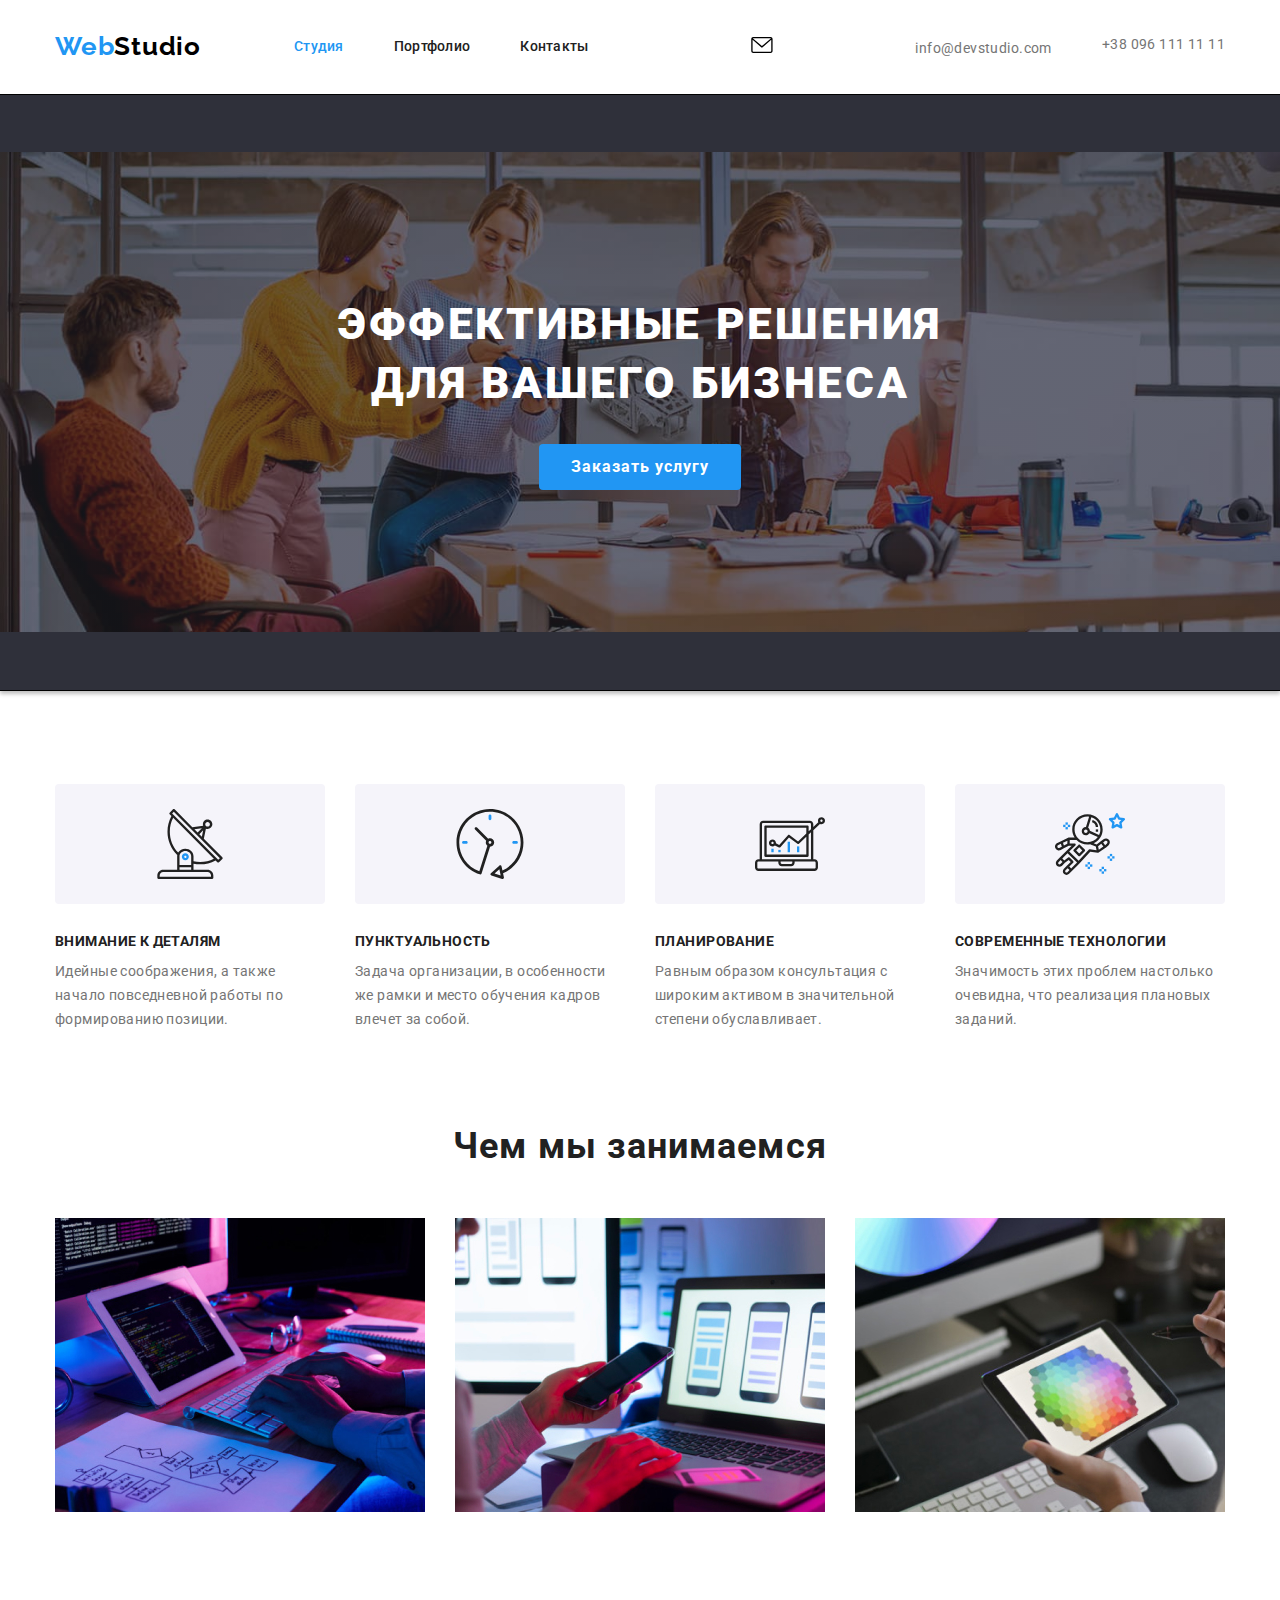
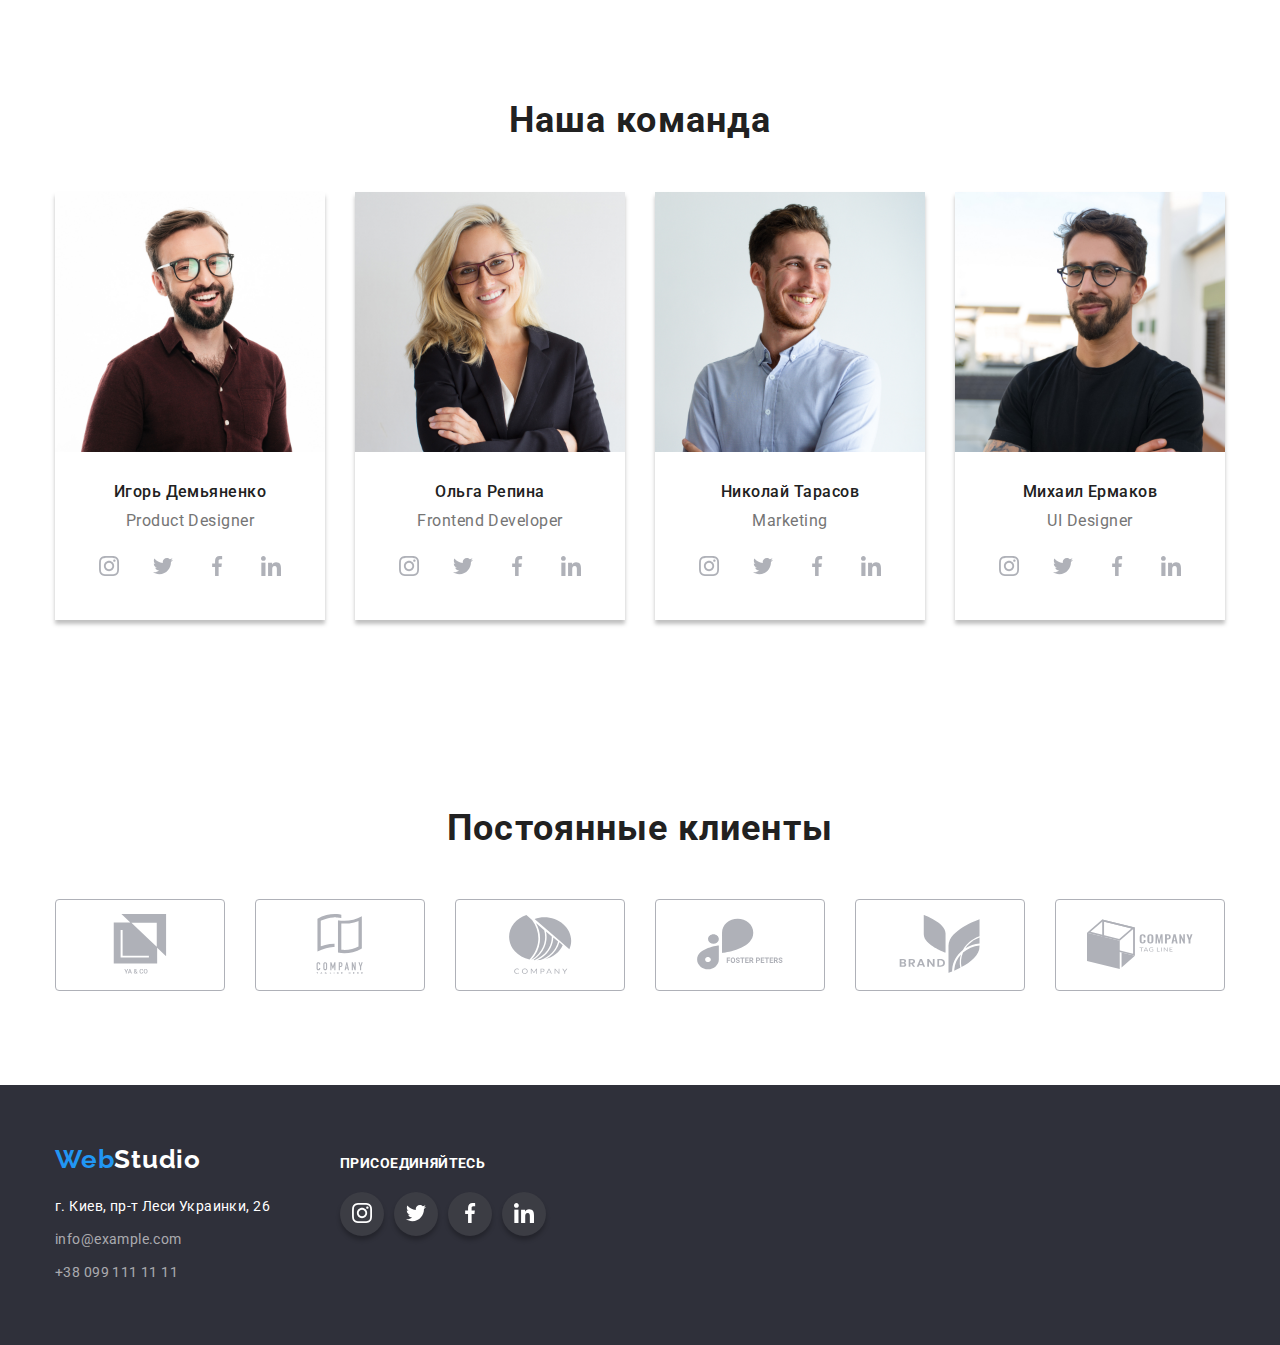
==== index.html @ 71886d56 "16-04-2022" ====
<!DOCTYPE html>
<html lang="en">
  <head>
    <meta charset="UTF-8" />
    <meta http-equiv="X-UA-Compatible" content="IE=edge" />
    <meta name="viewport" content="width=device-width, initial-scale=1.0" />
    <title>Document</title>
    <link
      rel="stylesheet"
      href="https://cdnjs.cloudflare.com/ajax/libs/modern-normalize/1.1.0/modern-normalize.css"
      integrity="sha512-Y0MM+V6ymRKN2zStTqzQ227DWhhp4Mzdo6gnlRnuaNCbc+YN/ZH0sBCLTM4M0oSy9c9VKiCvd4Jk44aCLrNS5Q=="
      crossorigin="anonymous"
      referrerpolicy="no-referrer"
    />
    <link
      href="https://fonts.googleapis.com/css2?family=Raleway:wght@700&family=Roboto:wght@400;500;700;900&display=swap"
      rel="stylesheet"
    />
    <link rel="stylesheet" href="./css/styles.css" />
  </head>
  <body>
    <header class="header">
      <div class="container main-nav">
        <nav class="container-nav">
          <a href="" class="logo">Web<span class="logo-black">Studio</span></a>
          <ul class="header-list">
            <li class="header-item">
              <a href="" class="head-pages current">Студия</a>
            </li>
            <li class="header-item">
              <a href="./portfolio.html" class="head-pages">Портфолио</a>
            </li>
            <li class="header-item">
              <a href="" class="head-pages">Контакты</a>
            </li>
          </ul>
        </nav>
        <ul class="head-mail-list">

                   <li class="head-mail"> <svg class="icon-envelop">
                    <use href="/images/symbol-defs.svg#icon-envelope"></use>
                  </svg>
            <a href="mailto:info@devstudio.com" class="header-head">info@devstudio.com</a>
          </li>
          <li class="head-phone">
            <a href="tel:+380961111111" class="header-head"
              >+38 096 111 11 11</a
            >
          </li>
        </ul>
      </div>
    </header>
    <main>
      <section class="banner overlay">
        <div class="container">
          <h1 class="banner-title">Эффективные решения для вашего бизнеса</h1>
          <button type="button" class="button-primary">Заказать услугу</button>
        </div>
      </section>
      <section class="section">
        <div class="container">
          <h2 class="visually-hidden"></h2>




          <ul class="features">
            <li class="features-list"><div class="square-grey-item"><svg class="icon-svg"><use href="/images/symbol-defs.svg#icon-antenna" ></use></svg></div>
              <h3 class="features-title">Внимание к деталям</h3>
              <p class="features-text">
                Идейные соображения, а также начало повседневной работы по
                формированию позиции.
              </p>
            </li>
            <li class="features-list"><div class="square-grey-item"><svg class="icon-svg">
                <use href="/images/symbol-defs.svg#icon-clock"></use>
              </svg></div>
              <h3 class="features-title">Пунктуальность</h3>
              <p class="features-text">
                Задача организации, в особенности же рамки и место обучения
                кадров влечет за собой.
              </p>
            </li>
            <li class="features-list"><div class="square-grey-item"><svg class="icon-svg">
                <use href="/images/symbol-defs.svg#icon-diagram"></use>
              </svg></div>
              <h3 class="features-title">Планирование</h3>
              <p class="features-text">
                Равным образом консультация с широким активом в значительной
                степени обуславливает.
              </p>
            </li>
            <li class="features-list"><div class="square-grey-item"><svg class="icon-svg">
                <use href="/images/symbol-defs.svg#icon-astronaut"></use>
              </svg></div>
              <h3 class="features-title">Современные технологии</h3>
              <p class="features-text">
                Значимость этих проблем настолько очевидна, что реализация
                плановых заданий.
              </p>
            </li>
          </ul>
        </div>
      </section>
      <section class="section work">
        <div class="container">
          <h2 class="section-title">Чем мы занимаемся</h2>
          <ul class="our-work">
            <li class="our-work-item">
              <img src="./images/img-1.jpg" alt="Верстка" width="370" />
            </li>
            <li class="our-work-item">
              <img
                src="./images/img-2.jpg"
                alt="Мобильная версия"
                width="370"
              />
            </li>
            <li class="our-work-item">
              <img src="./images/img-3.jpg" alt="Подброр цветов" width="370" />
            </li>
          </ul>
        </div>
      </section>
      <section class="section comanda">
        <div class="container">
          <h2 class="section-title">Наша команда</h2>
          <ul class="features">
            <li class="comanda-item">
              <img
                src="./images/img-4.jpg"
                alt="Игорь Демьяненко"
                width="270"
              />
              <div class="comand">
                <h3 class="comanda-title">Игорь Демьяненко</h3>
                <p class="comanda-text">Product Designer</p><ul class="features comanda-social">
                  <li class="comanda-social-item"><button class="button-social">
                      <a href="">
                        <svg class="social">
                          <use class=" " href="/images/symbol-defs.svg#icon-instagram"></use>
                        </svg></a></button></li>
                
                
                
                  <li class="comanda-social-item"><button class="button-social"><a href="">
                        <svg class="social">
                          <use class=" " href="/images/symbol-defs.svg#icon-twitter"></use>
                        </svg></a></button></li>
                  <li class="comanda-social-item"><button class="button-social"><a href="">
                        <svg class="social">
                          <use class=" " href="/images/symbol-defs.svg#icon-facebook"></use>
                        </svg></a></button></li>
                  <li class="comanda-social-item"><button class="button-social"><a href="">
                        <svg class="social">
                          <use class=" " href="/images/symbol-defs.svg#icon-linkedin"></use>
                        </svg></a></button></li>
                </ul>
              </div>
            </li>
            <li class="comanda-item">
              <img src="./images/img-5.jpg" alt="Ольга Репина" width="270" />
              <div class="comand">
                <h3 class="comanda-title">Ольга Репина</h3>
                <p class="comanda-text">Frontend Developer</p><ul class="features comanda-social">
                  <li class="comanda-social-item"><button class="button-social">
                      <a href="">
                        <svg class="social">
                          <use class=" " href="/images/symbol-defs.svg#icon-instagram"></use>
                        </svg></a></button></li>
                
                
                
                  <li class="comanda-social-item"><button class="button-social"><a href="">
                        <svg class="social">
                          <use class=" " href="/images/symbol-defs.svg#icon-twitter"></use>
                        </svg></a></button></li>
                  <li class="comanda-social-item"><button class="button-social"><a href="">
                        <svg class="social">
                          <use class=" " href="/images/symbol-defs.svg#icon-facebook"></use>
                        </svg></a></button></li>
                  <li class="comanda-social-item"><button class="button-social"><a href="">
                        <svg class="social">
                          <use class=" " href="/images/symbol-defs.svg#icon-linkedin"></use>
                        </svg></a></button></li>
                </ul>
              </div>
            </li>
            <li class="comanda-item">
              <img src="./images/img-6.jpg" alt="Николай Тарасов" width="270" />
              <div class="comand">
                <h3 class="comanda-title">Николай Тарасов</h3>
                <p class="comanda-text">Marketing</p><ul class="features comanda-social">
                  <li class="comanda-social-item"><button class="button-social">
                      <a href="">
                        <svg class="social">
                          <use class=" " href="/images/symbol-defs.svg#icon-instagram"></use>
                        </svg></a></button></li>
                
                
                
                  <li class="comanda-social-item"><button class="button-social"><a href="">
                        <svg class="social">
                          <use class=" " href="/images/symbol-defs.svg#icon-twitter"></use>
                        </svg></a></button></li>
                  <li class="comanda-social-item"><button class="button-social"><a href="">
                        <svg class="social">
                          <use class=" " href="/images/symbol-defs.svg#icon-facebook"></use>
                        </svg></a></button></li>
                  <li class="comanda-social-item"><button class="button-social"><a href="">
                        <svg class="social">
                          <use class=" " href="/images/symbol-defs.svg#icon-linkedin"></use>
                        </svg></a></button></li>
                </ul>
              </div>
            </li>
            <li class="comanda-item">
              <img src="./images/img-7.jpg" alt="Михаил Ермаков" width="270" />
              <div class="comand">
                <h3 class="comanda-title">Михаил Ермаков</h3>
                <p class="comanda-text">UI Designer</p>
                <ul class="features comanda-social"><li class="comanda-social-item"><button class="button-social">
                  <a href="">
                <svg class="social" >
                  <use class=" " href="/images/symbol-defs.svg#icon-instagram"></use>
                </svg></a></button></li>



                <li class="comanda-social-item"><button class="button-social"><a href="">
                    <svg class="social">
                      <use class=" " href="/images/symbol-defs.svg#icon-twitter"></use>
                    </svg></a></button></li>
                    <li class="comanda-social-item"><button class="button-social"><a href="">
                        <svg class="social">
                          <use class=" " href="/images/symbol-defs.svg#icon-facebook"></use>
                        </svg></a></button></li>
                        <li class="comanda-social-item"><button class="button-social"><a href="">
                            <svg class="social">
                              <use class=" " href="/images/symbol-defs.svg#icon-linkedin"></use>
                            </svg></a></button></li>
                </ul>
              </div>
            </li>
        </div>
      </section>

      <section class="section client">
        <div class="container">
          <h2 class="section-title">Постоянные клиенты</h2>
          <ul class="features">
<li class="client-item"><button class="client-grey-item"><svg class="icon-client">
    <use href="/images/symbol-defs.svg#icon-group"></use>
  </svg></button></li>
  <li class="client-item">
    <button class="client-grey-item"><svg class="icon-client">
        <use href="/images/symbol-defs.svg#icon-group1"></use>
      </svg></button>    
  </li>
    <li class="client-item">
      <button class="client-grey-item"><svg class="icon-client">
          <use href="/images/symbol-defs.svg#icon-group2"></use>
        </svg></button>
    </li>
      <li class="client-item">
        <button class="client-grey-item"><svg class="icon-client">
            <use href="/images/symbol-defs.svg#icon-group3"></use>
          </svg></button>
      </li>
        <li class="client-item">
          <button class="client-grey-item"><svg class="icon-client">
              <use href="/images/symbol-defs.svg#icon-group4"></use>
            </svg></button>
        </li>
          <li class="client-item">
            <button class="client-grey-item"><svg class="icon-client">
                <use href="/images/symbol-defs.svg#icon-group5"></use>
              </svg></button>
          </li>
            </ul>
            </div>
            </section>



    </main>
    <footer class="dark-fon">
      <div class="container features kontakt-social"><div  class="kontakt-social-left">
        <a href="" class="logo kontakt"
          >Web<span class="logo-white">Studio</span></a
        >
        <address>
          <ul class="not-italic">
            <li>
              <a
                href="https://goo.gl/maps/dqZg3L4bMHsLrdvS8"
                class="kontakt-white"
                >г. Киев, пр-т Леси Украинки, 26</a
              >
            </li>
            <li class="kontakt-bottom">
              <a href="mailto:info@example.com" class="kontakt-light"
                >info@example.com</a
              >
            </li>
            <li class="kontakt-bottom">
              <a href="tel:+380991111111" class="kontakt-light"
                >+38 099 111 11 11</a
              >
            </li>
          </ul>
        </address></div>
<div class="kontakt-social-right">

<h3 class="kontakt-social-title">Присоединяйтесь</h3><ul class="features">
  <li class="comanda-social-item"><button class="button-social-kontakt">
    <a href="">
      <svg class="kontakt-social-svg">
        <use class=" " href="/images/symbol-defs.svg#icon-instagram"></use>
      </svg></a></button></li>
                <li class="comanda-social-item"><button class="button-social-kontakt"><a href="">
                      <svg class="kontakt-social-svg ">
                        <use class=" " href="/images/symbol-defs.svg#icon-twitter"></use>
                      </svg></a></button></li>
                <li class="comanda-social-item"><button class="button-social-kontakt"><a href="">
                      <svg class="kontakt-social-svg">
                        <use class=" " href="/images/symbol-defs.svg#icon-facebook"></use>
                      </svg></a></button></li>
                <li class="comanda-social-item"><button class="button-social-kontakt"><a href="">
                      <svg class="kontakt-social-svg">
                        <use class=" " href="/images/symbol-defs.svg#icon-linkedin"></use>
                      </svg></a></button></li></ul>
</div>
      </div>
    </footer>
  </body>
</html>
---- css/styles.css ----
:root {
  --primary-color: #757575;
  --black-color: #000000;
  --accent-color: #2196f3;
  --dark-color: #212121;
  --greylight-color: #ececec;
  --greylight-fon: #f5f4fa;
  --white-color: #ffffff;
  --white-color-transp: rgba(255, 255, 255, 0.6);
  --fon-dark: #2f303a;
  --client-grey: #afb1b8;
}

body {
  background-color: var(--white-color);
  color: var(--primary-color);
  font-family: Roboto, sans-serif;
  font-size: 14px;
  line-height: 1.14;
  letter-spacing: 0.03em;
  padding: 0px;
}
.container {
  width: 1200px;
  margin: 0 auto;
  padding: 0 15px;
}
.header {
  padding-top: 32px;
  padding-bottom: 32px;
  border-bottom: 1px solid var(--greylight-color);
}

.container-nav {
  display: flex;
  align-items: center;
}

.main-nav {
  display: flex;
  align-items: center;
}

.logo {
  display: block;
  font-family: Raleway, sans-serif;
  font-weight: 700;
  font-size: 26px;
  color: var(--accent-color);
  letter-spacing: 0.03em;
  margin-right: 93px;
}

.logo-black {
  color: var(--black-color);
}
.logo-white {
  color: var(--white-color);
}
.portfol {
  display: flex;
  flex-wrap: wrap;
}

.portfol-item {
  margin-right: 30px;
  margin-bottom: 30px;
  background-color: var(--white-color);
  outline: 1px solid var(--greylight-color);
}

.portfol-item:nth-child(3n) {
  margin-right: 0px;
}

.portfol-item:nth-last-child(-n + 3) {
  margin-bottom: 0px;
}
.portfol-item:hover,
.portfol-item:focus {
  box-shadow: 0px 4px 4px rgba(0, 0, 0, 0.25);
}

.portfol-title {
  font-weight: 700;
  font-size: 18px;
  line-height: 2;
  color: var(--dark-color);
  letter-spacing: 0.06em;
}

.portfol-text {
  margin-top: 4px;
  font-size: 16px;
  line-height: 1.87;
  color: var(--primary-color);
  letter-spacing: 0.03em;
}

.portfol-name {
  padding: 20px;
}

.filtr {
  display: flex;
  margin-bottom: 50px;
  justify-content: center;
}
.filtr-item {
  margin-right: 8px;
}
.filtr-item:hover,
.filtr-item:focus {
  box-shadow: 0px 4px 4px rgba(0, 0, 0, 0.25);
}

.header-list {
  display: flex;
  font-weight: 500;
  color: var(--dark-color);
  letter-spacing: 0.02em;
  list-style-type: none;
}
.head-pages {
  display: flex;
  color: var(--dark-color);
  margin-right: 50px;
}

.header-item {
  margin-right: 50px;
}

.current,
.head-pages:hover,
.head-pages:focus,
.header-list:hover,
.header-list:focus,
.header-head:hover,
.header-head:focus {
  color: var(--accent-color);
}

.header-head {
  color: var(--primary-color);
}
.icon-envelop {
  max-height: 16px;
  margin-right: auto;
}

.icon-envelop:before {
  content: "";
  display: inline-block;
  background: url("./images/symbol-defs.svg#icon-envelop") no-repeat top right;
  width: 14px;
  height: 12px;
}

.head-phone {
  margin-left: 50px;
}

.head-mail-list {
  display: flex;
  margin-left: auto;
}

.banner {
  letter-spacing: 0.06em;
  text-align: center;
  padding-top: 200px;
  padding-bottom: 200px;
  max-width: 1600px;
  max-height: 600px;
  margin-left: auto;
  margin-right: auto;
  outline: 1px solid black;
  background-image: linear-gradient(
      to right,
      rgba(47, 48, 58, 0.4),
      rgba(47, 48, 58, 0.4)
    ),
    url("../images/img-banner-background.jpg");
  background-size: contain;
  background-position: center;
  background-repeat: no-repeat;
  background-color: var(--fon-dark);
  box-shadow: 0px 4px 4px rgba(0, 0, 0, 0.25);
}

.banner-title {
  width: 696px;
  margin-top: 0px;
  margin-bottom: 30px;
  margin-left: auto;
  margin-right: auto;
  color: var(--white-color);
  font-weight: 900;
  font-size: 44px;
  line-height: 1.36;
  text-transform: uppercase;
  letter-spacing: 0.06em;
}

.button-primary {
  display: inline-block;
  text-align: center;
  background-color: var(--accent-color);
  color: var(--white-color);
  font-size: 16px;
  line-height: 26px;
  font-weight: 700;
  border: none;
  cursor: pointer;
  letter-spacing: 0.06em;
  font-family: inherit;
  border-radius: 4px;
  padding: 10px 32px;
}

.btn-primary,
.second:hover,
.second:focus {
  background-color: var(--accent-color);
  color: var(--white-color);
  font-size: 16px;
  font-weight: 500;
  border: none;
  cursor: pointer;
  letter-spacing: 0.03em;
  font-family: inherit;
  border-radius: 4px;
  padding: 6px 22px;
  min-height: 38px;
}

.second {
  background-color: var(--greylight-fon);
  color: var(--dark-color);
}

.section {
  padding: 94px 0;
}
.work {
  padding-top: 0;
}
.features {
  display: flex;
}

.our-work {
  display: flex;
}

.square-grey-item {
  cursor: pointer;
  margin-right: 30px;
  margin-bottom: 30px;
  width: 270px;
  height: 120px;
  border-radius: 4px;
  background-color: var(--greylight-fon);
  padding-top: 25px;
}

.icon-svg {
  display: block;
  margin: auto;
  max-width: 70px;
  max-height: 70px;
}

.features-list {
  width: calc((100% - 90px) / 4);
  margin-right: 30px;
}
.square-grey-item:hover,
.square-grey-item:focus {
  background-color: var(--accent-color);
}

.header-list .head-pages:last-child,
.features-list:last-child,
.comanda-item:last-child,
.our-work-item:last-child,
.kontakt-light:last-child,
.header-item:last-child,
.filtr-item:last-child,
.square-grey-item:last-child,
.comanda-social-item:last-child {
  margin-right: 0px;
}

.our-work-item {
  flex-wrap: wrap;
  width: calc((100%-60px) / 3);
  margin-right: 30px;
}

.features-text {
  line-height: 1.71;
}
.features-title {
  text-transform: uppercase;
  font-weight: 700;
  color: var(--dark-color);
  font-size: 14px;
  margin-bottom: 10px;
}

.comanda-social {
  margin-left: 32px;
  margin-right: 32px;
  margin-top: 16px;
}
.comanda-social-item {
  width: calc((100% - 30px) / 4);
  margin-right: 10px;
}

.social {
  max-width: 20px;
  max-height: 20px;
  fill: var(--client-grey);
}
.social:hover {
  fill: var(--white-color);
}

.button-social {
  background-color: var(--white-color);
  width: 44px;
  height: 44px;
  border-radius: 50%;
  border: none;
  padding: 0;
}
.button-social:hover,
.button-social:focus,
.button-social-kontakt:hover,
.button-social-kontakt:focus {
  background-color: var(--accent-color);
}

.comanda {
  text-align: center;
  background-color: var(--white-color);
}

.comanda-item {box-sizing:border-box
  background-color: var(--white-color);
  flex-wrap: wrap;
  width: calc((100% - 90px) / 4);
  min-width: 270px;
  margin-right: 30px;
  box-shadow: 0px 4px 4px rgba(0, 0, 0, 0.25);
}


.client-grey-item {
  background-color: var(--white-color);
  margin-right: 30px;
  width: 170px;
  height: 92px;
  border-radius: 4px;
  border: 1px solid var(--client-grey);
  padding: 0;
}
.client-grey-item:hover, 
.client-grey-item:focus {
  border: 1px solid var(--accent-color);

}



.icon-client {fill:var(--client-grey);
  align-content: center;
  max-width: 106px;
  max-height: 60px;
}


.icon-client:hover, .icon-client:focus {
fill: var(--accent-color);
}



.comanda-title {
  font-weight: 500;
  color: var(--dark-color);
  font-size: 16px;
  line-height: 1.19;
  letter-spacing: 0.03em;
  margin-bottom: 10px;
}

.comanda-text {
  font-size: 16px;
  line-height: 1.19;
  letter-spacing: 0.03em;
}

.comand {
  padding: 30px 0;
}

.section-title {
  margin-bottom: 50px;
  font-size: 36px;
  line-height: 1.16;
  text-align: center;
  font-weight: 700;
  color: var(--dark-color);
  letter-spacing: 0.03em;
}

a {
  text-decoration: none;
}
ul {
  padding: 0;
  margin: 0;
  list-style: none;
}
h1,
h2,
h3,
p {
  margin: 0px;
}
img {
  display: block;
  max-width: 100%;
  height: auto;
}

.dark-fon {
  background-color: var(--fon-dark);
  padding: 60px 0;
}

.kontakt {
  margin-bottom: 20px;
  margin-right: 0px;
}
.kontakt-light {
  color: var(--white-color-transp);
}
.kontakt-white {
  color: var(--white-color);
}
.not-italic {
  font-style: normal;
  line-height: 1.71;
  list-style-type: none;
}
.kontakt-bottom {
  margin-top: 9px;
}

.kontakt-social{align-items: baseline;}

.kontakt-social-left {
  display: inline-block;
margin-right: 70px;
}
.kontakt-social-right {
  display: inline-block;

}

.kontakt-social-title{text-transform: uppercase;
font-weight: 700;
color: var(--white-color);
font-size: 14px;
margin-bottom: 20px;}




.kontakt-light:hover,
.kontakt-light:focus,
.kontakt-white:hover,
.kontakt-white:focus {
  color: var(--accent-color);
}

.visually-hidden {
  position: absolute;
  width: 1px;
  height: 1px;
  margin: -1px;
  border: 0;
  padding: 0;
  white-space: nowrap;
  clip-path: inset(100%);
  clip: rect(0 0 0 0);
  overflow: hidden;
}



.kontakt-social-svg {max-width: 20px;
max-height: 20px;
  fill: var(--white-color);
}

.button-social-kontakt {
  background-color: rgba(100, 100, 100, 0.25);
    width: 44px;
  height: 44px;
  border-radius: 50%;
  border: none;
  padding: 0;
    box-shadow: 0px 4px 4px rgba(0, 0, 0, 0.25);
}
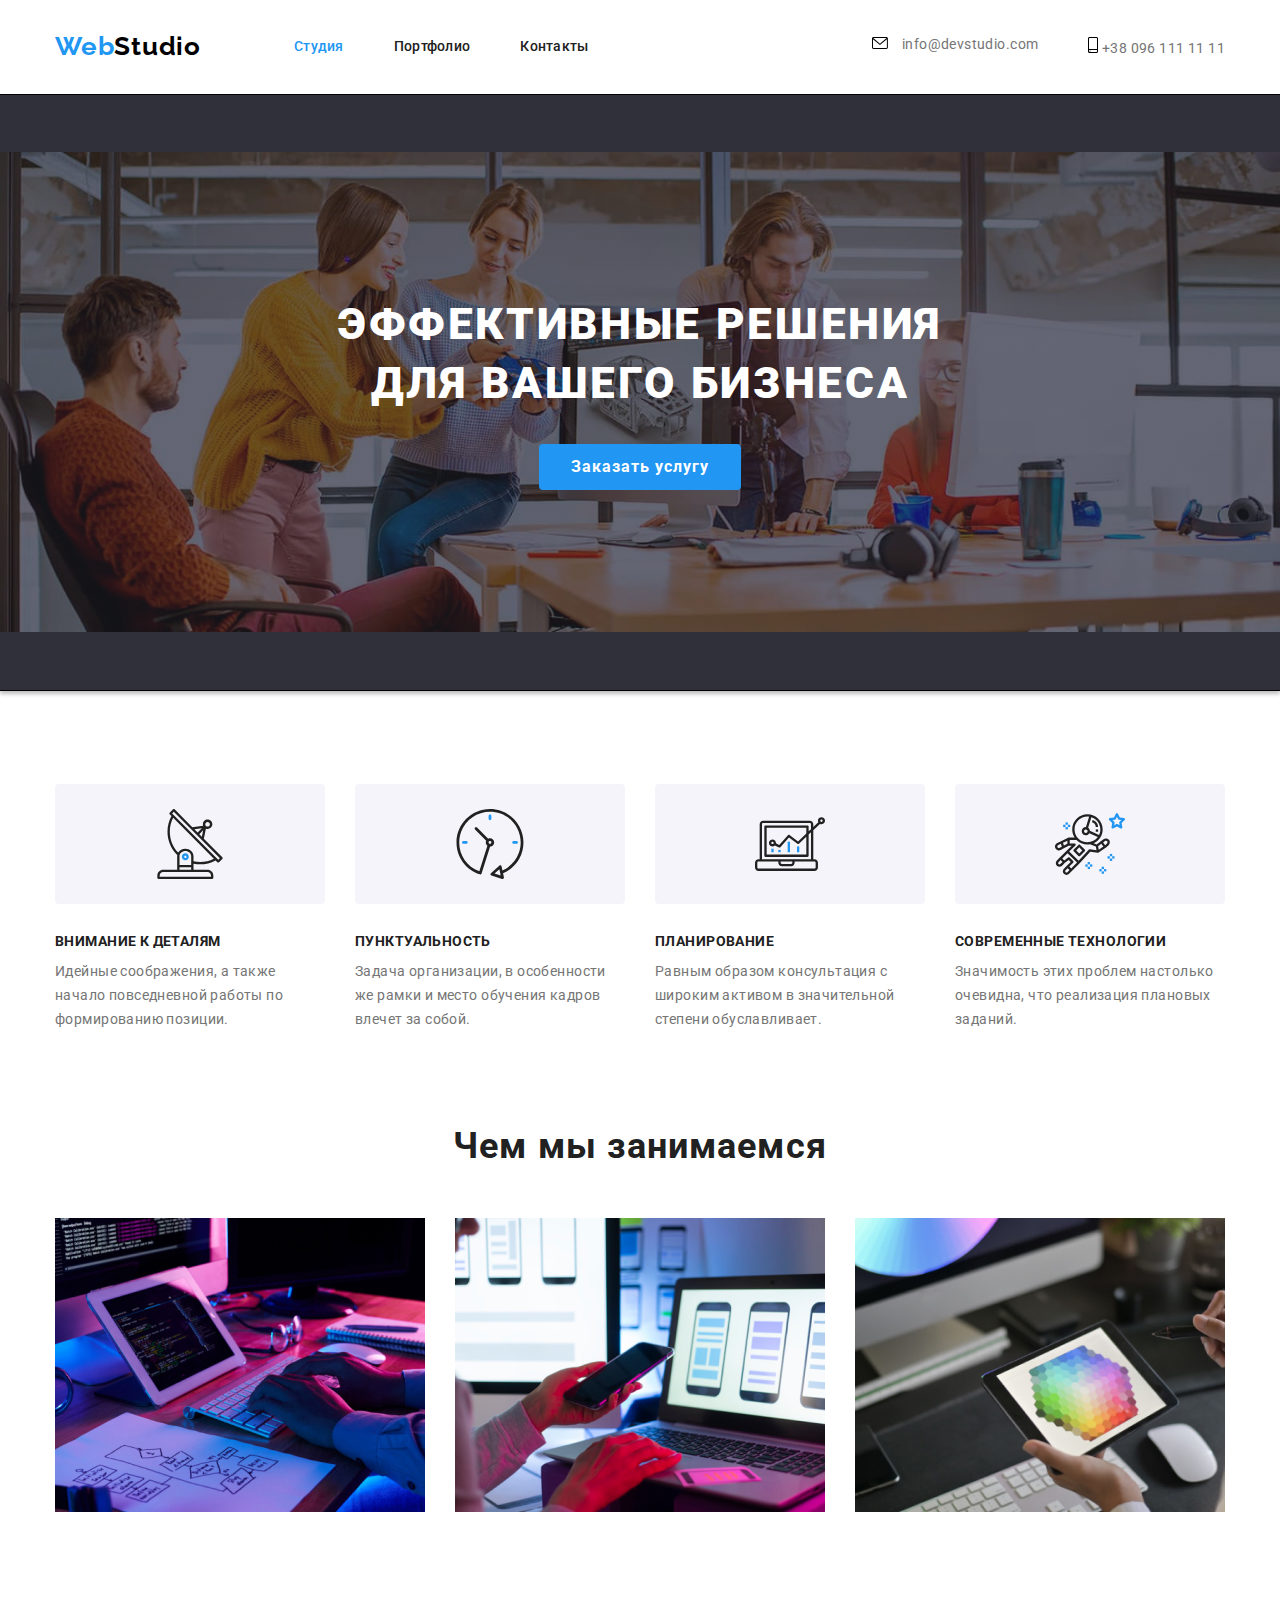
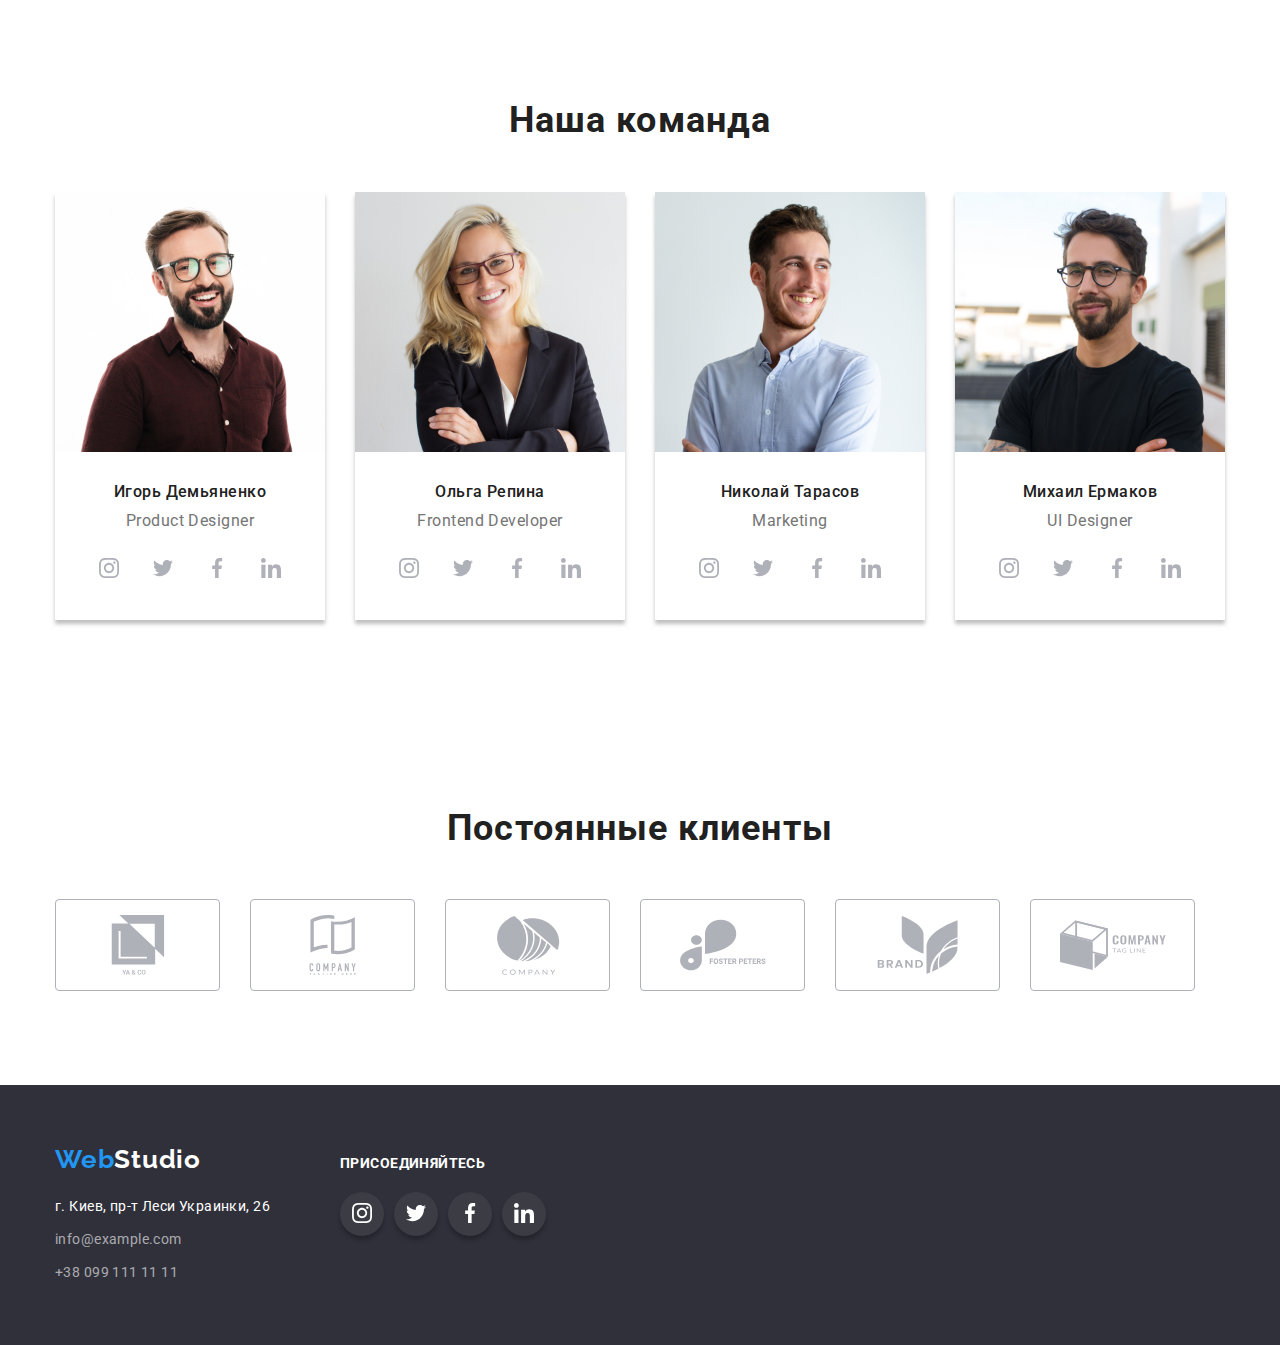
==== commit c0b04a5d: "16-04-2022-2" ====
--- a/index.html
+++ b/index.html
@@ -37,12 +37,13 @@
         </nav>
         <ul class="head-mail-list">
 
-                   <li class="head-mail"> <svg class="icon-envelop">
-                    <use href="/images/symbol-defs.svg#icon-envelope"></use>
+                   <li > <svg  width="16" height="12" class="head-mail">
+                    <use href="./images/symbol-defs.svg#icon-envelope"></use>
                   </svg>
             <a href="mailto:info@devstudio.com" class="header-head">info@devstudio.com</a>
           </li>
-          <li class="head-phone">
+          <li class="head-phone"><svg width="10" height="16" ><use href="./images/symbol-defs.svg#icon-smartphone"></use>
+          </svg>
             <a href="tel:+380961111111" class="header-head"
               >+38 096 111 11 11</a
             >
@@ -65,7 +66,7 @@
 
 
           <ul class="features">
-            <li class="features-list"><div class="square-grey-item"><svg class="icon-svg"><use href="/images/symbol-defs.svg#icon-antenna" ></use></svg></div>
+            <li class="features-list"><div class="square-grey-item"><svg class="icon-svg"><use href="./images/symbol-defs.svg#icon-antenna" ></use></svg></div>
               <h3 class="features-title">Внимание к деталям</h3>
               <p class="features-text">
                 Идейные соображения, а также начало повседневной работы по
@@ -73,7 +74,7 @@
               </p>
             </li>
             <li class="features-list"><div class="square-grey-item"><svg class="icon-svg">
-                <use href="/images/symbol-defs.svg#icon-clock"></use>
+                <use href="./images/symbol-defs.svg#icon-clock"></use>
               </svg></div>
               <h3 class="features-title">Пунктуальность</h3>
               <p class="features-text">
@@ -82,7 +83,7 @@
               </p>
             </li>
             <li class="features-list"><div class="square-grey-item"><svg class="icon-svg">
-                <use href="/images/symbol-defs.svg#icon-diagram"></use>
+                <use href="./images/symbol-defs.svg#icon-diagram"></use>
               </svg></div>
               <h3 class="features-title">Планирование</h3>
               <p class="features-text">
@@ -91,7 +92,7 @@
               </p>
             </li>
             <li class="features-list"><div class="square-grey-item"><svg class="icon-svg">
-                <use href="/images/symbol-defs.svg#icon-astronaut"></use>
+                <use href="./images/symbol-defs.svg#icon-astronaut"></use>
               </svg></div>
               <h3 class="features-title">Современные технологии</h3>
               <p class="features-text">
@@ -135,26 +136,23 @@
               <div class="comand">
                 <h3 class="comanda-title">Игорь Демьяненко</h3>
                 <p class="comanda-text">Product Designer</p><ul class="features comanda-social">
-                  <li class="comanda-social-item"><button class="button-social">
-                      <a href="">
+                  <li class="comanda-social-item">
+                      <a href="" class="comanda-social-link">
                         <svg class="social">
-                          <use class=" " href="/images/symbol-defs.svg#icon-instagram"></use>
-                        </svg></a></button></li>
-                
-                
-                
-                  <li class="comanda-social-item"><button class="button-social"><a href="">
+                          <use class=" " href="./images/symbol-defs.svg#icon-instagram"></use>
+                        </svg></a></li>  
+                  <li class="comanda-social-item"><a href="" class="comanda-social-link">
                         <svg class="social">
-                          <use class=" " href="/images/symbol-defs.svg#icon-twitter"></use>
-                        </svg></a></button></li>
-                  <li class="comanda-social-item"><button class="button-social"><a href="">
+                          <use class=" " href="./images/symbol-defs.svg#icon-twitter"></use>
+                        </svg></a></li>
+                  <li class="comanda-social-item"><a href="" class="comanda-social-link">
                         <svg class="social">
-                          <use class=" " href="/images/symbol-defs.svg#icon-facebook"></use>
-                        </svg></a></button></li>
-                  <li class="comanda-social-item"><button class="button-social"><a href="">
+                          <use class=" " href="./images/symbol-defs.svg#icon-facebook"></use>
+                        </svg></a></li>
+                  <li class="comanda-social-item"><a href="" class="comanda-social-link">
                         <svg class="social">
-                          <use class=" " href="/images/symbol-defs.svg#icon-linkedin"></use>
-                        </svg></a></button></li>
+                          <use class=" " href="./images/symbol-defs.svg#icon-linkedin"></use>
+                        </svg></a></li>
                 </ul>
               </div>
             </li>
@@ -163,26 +161,24 @@
               <div class="comand">
                 <h3 class="comanda-title">Ольга Репина</h3>
                 <p class="comanda-text">Frontend Developer</p><ul class="features comanda-social">
-                  <li class="comanda-social-item"><button class="button-social">
-                      <a href="">
-                        <svg class="social">
-                          <use class=" " href="/images/symbol-defs.svg#icon-instagram"></use>
-                        </svg></a></button></li>
-                
-                
-                
-                  <li class="comanda-social-item"><button class="button-social"><a href="">
-                        <svg class="social">
-                          <use class=" " href="/images/symbol-defs.svg#icon-twitter"></use>
-                        </svg></a></button></li>
-                  <li class="comanda-social-item"><button class="button-social"><a href="">
-                        <svg class="social">
-                          <use class=" " href="/images/symbol-defs.svg#icon-facebook"></use>
-                        </svg></a></button></li>
-                  <li class="comanda-social-item"><button class="button-social"><a href="">
-                        <svg class="social">
-                          <use class=" " href="/images/symbol-defs.svg#icon-linkedin"></use>
-                        </svg></a></button></li>
+                  <li class="comanda-social-item">
+                    <a href="" class="comanda-social-link">
+                      <svg class="social">
+                        <use class=" " href="./images/symbol-defs.svg#icon-instagram"></use>
+                      </svg></a>
+                  </li>
+                  <li class="comanda-social-item"><a href="" class="comanda-social-link">
+                      <svg class="social">
+                        <use class=" " href="./images/symbol-defs.svg#icon-twitter"></use>
+                      </svg></a></li>
+                  <li class="comanda-social-item"><a href="" class="comanda-social-link">
+                      <svg class="social">
+                        <use class=" " href="./images/symbol-defs.svg#icon-facebook"></use>
+                      </svg></a></li>
+                  <li class="comanda-social-item"><a href="" class="comanda-social-link">
+                      <svg class="social">
+                        <use class=" " href="./images/symbol-defs.svg#icon-linkedin"></use>
+                      </svg></a></li>
                 </ul>
               </div>
             </li>
@@ -191,26 +187,24 @@
               <div class="comand">
                 <h3 class="comanda-title">Николай Тарасов</h3>
                 <p class="comanda-text">Marketing</p><ul class="features comanda-social">
-                  <li class="comanda-social-item"><button class="button-social">
-                      <a href="">
-                        <svg class="social">
-                          <use class=" " href="/images/symbol-defs.svg#icon-instagram"></use>
-                        </svg></a></button></li>
-                
-                
-                
-                  <li class="comanda-social-item"><button class="button-social"><a href="">
-                        <svg class="social">
-                          <use class=" " href="/images/symbol-defs.svg#icon-twitter"></use>
-                        </svg></a></button></li>
-                  <li class="comanda-social-item"><button class="button-social"><a href="">
-                        <svg class="social">
-                          <use class=" " href="/images/symbol-defs.svg#icon-facebook"></use>
-                        </svg></a></button></li>
-                  <li class="comanda-social-item"><button class="button-social"><a href="">
-                        <svg class="social">
-                          <use class=" " href="/images/symbol-defs.svg#icon-linkedin"></use>
-                        </svg></a></button></li>
+                  <li class="comanda-social-item">
+                    <a href="" class="comanda-social-link">
+                      <svg class="social">
+                        <use class=" " href="./images/symbol-defs.svg#icon-instagram"></use>
+                      </svg></a>
+                  </li>
+                  <li class="comanda-social-item"><a href="" class="comanda-social-link">
+                      <svg class="social">
+                        <use class=" " href="./images/symbol-defs.svg#icon-twitter"></use>
+                      </svg></a></li>
+                  <li class="comanda-social-item"><a href="" class="comanda-social-link">
+                      <svg class="social">
+                        <use class=" " href="./images/symbol-defs.svg#icon-facebook"></use>
+                      </svg></a></li>
+                  <li class="comanda-social-item"><a href="" class="comanda-social-link">
+                      <svg class="social">
+                        <use class=" " href="./images/symbol-defs.svg#icon-linkedin"></use>
+                      </svg></a></li>
                 </ul>
               </div>
             </li>
@@ -219,27 +213,26 @@
               <div class="comand">
                 <h3 class="comanda-title">Михаил Ермаков</h3>
                 <p class="comanda-text">UI Designer</p>
-                <ul class="features comanda-social"><li class="comanda-social-item"><button class="button-social">
-                  <a href="">
-                <svg class="social" >
-                  <use class=" " href="/images/symbol-defs.svg#icon-instagram"></use>
-                </svg></a></button></li>
-
-
-
-                <li class="comanda-social-item"><button class="button-social"><a href="">
+              <ul class="features comanda-social">
+                <li class="comanda-social-item">
+                  <a href="" class="comanda-social-link">
                     <svg class="social">
-                      <use class=" " href="/images/symbol-defs.svg#icon-twitter"></use>
-                    </svg></a></button></li>
-                    <li class="comanda-social-item"><button class="button-social"><a href="">
-                        <svg class="social">
-                          <use class=" " href="/images/symbol-defs.svg#icon-facebook"></use>
-                        </svg></a></button></li>
-                        <li class="comanda-social-item"><button class="button-social"><a href="">
-                            <svg class="social">
-                              <use class=" " href="/images/symbol-defs.svg#icon-linkedin"></use>
-                            </svg></a></button></li>
-                </ul>
+                      <use class=" " href="./images/symbol-defs.svg#icon-instagram"></use>
+                    </svg></a>
+                </li>
+                <li class="comanda-social-item"><a href="" class="comanda-social-link">
+                    <svg class="social">
+                      <use class=" " href="./images/symbol-defs.svg#icon-twitter"></use>
+                    </svg></a></li>
+                <li class="comanda-social-item"><a href="" class="comanda-social-link">
+                    <svg class="social">
+                      <use class=" " href="./images/symbol-defs.svg#icon-facebook"></use>
+                    </svg></a></li>
+                <li class="comanda-social-item"><a href="" class="comanda-social-link">
+                    <svg class="social">
+                      <use class=" " href="./images/symbol-defs.svg#icon-linkedin"></use>
+                    </svg></a></li>
+              </ul>
               </div>
             </li>
         </div>
@@ -249,33 +242,33 @@
         <div class="container">
           <h2 class="section-title">Постоянные клиенты</h2>
           <ul class="features">
-<li class="client-item"><button class="client-grey-item"><svg class="icon-client">
-    <use href="/images/symbol-defs.svg#icon-group"></use>
-  </svg></button></li>
+<li class="client-item"><a href="" class="client-link"><svg class="icon-client">
+    <use href="./images/symbol-defs.svg#icon-group"></use>
+  </svg></a></li>
   <li class="client-item">
-    <button class="client-grey-item"><svg class="icon-client">
-        <use href="/images/symbol-defs.svg#icon-group1"></use>
-      </svg></button>    
+    <a href="" class="client-link"><svg class="icon-client">
+        <use href="./images/symbol-defs.svg#icon-group1"></use>
+      </svg></a>    
   </li>
     <li class="client-item">
-      <button class="client-grey-item"><svg class="icon-client">
-          <use href="/images/symbol-defs.svg#icon-group2"></use>
-        </svg></button>
+      <a href="" class="client-link"><svg class="icon-client">
+          <use href="./images/symbol-defs.svg#icon-group2"></use>
+        </svg></a>
     </li>
       <li class="client-item">
-        <button class="client-grey-item"><svg class="icon-client">
-            <use href="/images/symbol-defs.svg#icon-group3"></use>
-          </svg></button>
+        <a href="" class="client-link"><svg class="icon-client">
+            <use href="./images/symbol-defs.svg#icon-group3"></use>
+          </svg></a>
       </li>
         <li class="client-item">
-          <button class="client-grey-item"><svg class="icon-client">
-              <use href="/images/symbol-defs.svg#icon-group4"></use>
-            </svg></button>
+          <a href="" class="client-link"><svg class="icon-client">
+              <use href="./images/symbol-defs.svg#icon-group4"></use>
+            </svg></a>
         </li>
           <li class="client-item">
-            <button class="client-grey-item"><svg class="icon-client">
-                <use href="/images/symbol-defs.svg#icon-group5"></use>
-              </svg></button>
+            <a href="" class="client-link"><svg class="icon-client">
+                <use href="./images/symbol-defs.svg#icon-group5"></use>
+              </svg></a>
           </li>
             </ul>
             </div>
@@ -316,19 +309,19 @@
   <li class="comanda-social-item"><button class="button-social-kontakt">
     <a href="">
       <svg class="kontakt-social-svg">
-        <use class=" " href="/images/symbol-defs.svg#icon-instagram"></use>
+        <use class=" " href="./images/symbol-defs.svg#icon-instagram"></use>
       </svg></a></button></li>
                 <li class="comanda-social-item"><button class="button-social-kontakt"><a href="">
                       <svg class="kontakt-social-svg ">
-                        <use class=" " href="/images/symbol-defs.svg#icon-twitter"></use>
+                        <use class=" " href="./images/symbol-defs.svg#icon-twitter"></use>
                       </svg></a></button></li>
                 <li class="comanda-social-item"><button class="button-social-kontakt"><a href="">
                       <svg class="kontakt-social-svg">
-                        <use class=" " href="/images/symbol-defs.svg#icon-facebook"></use>
+                        <use class=" " href="./images/symbol-defs.svg#icon-facebook"></use>
                       </svg></a></button></li>
                 <li class="comanda-social-item"><button class="button-social-kontakt"><a href="">
                       <svg class="kontakt-social-svg">
-                        <use class=" " href="/images/symbol-defs.svg#icon-linkedin"></use>
+                        <use class=" " href="./images/symbol-defs.svg#icon-linkedin"></use>
                       </svg></a></button></li></ul>
 </div>
       </div>
--- a/css/styles.css
+++ b/css/styles.css
@@ -144,18 +144,6 @@
 .header-head {
   color: var(--primary-color);
 }
-.icon-envelop {
-  max-height: 16px;
-  margin-right: auto;
-}
-
-.icon-envelop:before {
-  content: "";
-  display: inline-block;
-  background: url("./images/symbol-defs.svg#icon-envelop") no-repeat top right;
-  width: 14px;
-  height: 12px;
-}
 
 .head-phone {
   margin-left: 50px;
@@ -164,6 +152,11 @@
 .head-mail-list {
   display: flex;
   margin-left: auto;
+}
+
+.head-mail {
+  align-items: baseline;
+  margin-right: 10px;
 }
 
 .banner {
@@ -316,8 +309,17 @@
   margin-top: 16px;
 }
 .comanda-social-item {
-  width: calc((100% - 30px) / 4);
+  width: 44px;
+  height: 44px;
   margin-right: 10px;
+}
+.comanda-social-link {
+  display: flex;
+  width: 100%;
+  height: 100%;
+  align-items: center;
+  justify-content: center;
+  border-radius: 50%;
 }
 
 .social {
@@ -325,31 +327,24 @@
   max-height: 20px;
   fill: var(--client-grey);
 }
-.social:hover {
-  fill: var(--white-color);
-}
-
-.button-social {
-  background-color: var(--white-color);
-  width: 44px;
-  height: 44px;
-  border-radius: 50%;
-  border: none;
-  padding: 0;
-}
-.button-social:hover,
-.button-social:focus,
+
+.comanda-social-link:hover,
+.comanda-social-link:focus,
 .button-social-kontakt:hover,
 .button-social-kontakt:focus {
   background-color: var(--accent-color);
 }
 
+.comanda-social-link:hover .social,
+.comanda-social-link:focus .social {
+  fill: var(--white-color);
+}
 .comanda {
   text-align: center;
   background-color: var(--white-color);
 }
 
-.comanda-item {box-sizing:border-box
+.comanda-item {
   background-color: var(--white-color);
   flex-wrap: wrap;
   width: calc((100% - 90px) / 4);
@@ -358,36 +353,35 @@
   box-shadow: 0px 4px 4px rgba(0, 0, 0, 0.25);
 }
 
-
-.client-grey-item {
-  background-color: var(--white-color);
-  margin-right: 30px;
+.client-item {
   width: 170px;
   height: 92px;
+  margin-right: 30px;
+}
+
+.client-link {
+  display: flex;
+  width: 100%;
+  height: 100%;
+  align-items: center;
+  justify-content: center;
   border-radius: 4px;
   border: 1px solid var(--client-grey);
-  padding: 0;
-}
-.client-grey-item:hover, 
-.client-grey-item:focus {
-  border: 1px solid var(--accent-color);
-
-}
-
-
-
-.icon-client {fill:var(--client-grey);
+}
+.icon-client {
+  fill: var(--client-grey);
   align-content: center;
   max-width: 106px;
   max-height: 60px;
 }
-
-
-.icon-client:hover, .icon-client:focus {
-fill: var(--accent-color);
-}
-
-
+.client-link:hover,
+.client-link:focus {
+  border: 1px solid var(--accent-color);
+}
+.client-link:hover .icon-client,
+.client-link:focus .icon-client {
+  fill: var(--accent-color);
+}
 
 .comanda-title {
   font-weight: 500;
@@ -462,25 +456,25 @@
   margin-top: 9px;
 }
 
-.kontakt-social{align-items: baseline;}
+.kontakt-social {
+  align-items: baseline;
+}
 
 .kontakt-social-left {
   display: inline-block;
-margin-right: 70px;
+  margin-right: 70px;
 }
 .kontakt-social-right {
   display: inline-block;
-
-}
-
-.kontakt-social-title{text-transform: uppercase;
-font-weight: 700;
-color: var(--white-color);
-font-size: 14px;
-margin-bottom: 20px;}
-
-
-
+}
+
+.kontakt-social-title {
+  text-transform: uppercase;
+  font-weight: 700;
+  color: var(--white-color);
+  font-size: 14px;
+  margin-bottom: 20px;
+}
 
 .kontakt-light:hover,
 .kontakt-light:focus,
@@ -502,21 +496,18 @@
   overflow: hidden;
 }
 
-
-
-.kontakt-social-svg {max-width: 20px;
-max-height: 20px;
+.kontakt-social-svg {
+  max-width: 20px;
+  max-height: 20px;
   fill: var(--white-color);
 }
 
 .button-social-kontakt {
   background-color: rgba(100, 100, 100, 0.25);
-    width: 44px;
+  width: 44px;
   height: 44px;
   border-radius: 50%;
   border: none;
   padding: 0;
-    box-shadow: 0px 4px 4px rgba(0, 0, 0, 0.25);
-}
-
-
+  box-shadow: 0px 4px 4px rgba(0, 0, 0, 0.25);
+}
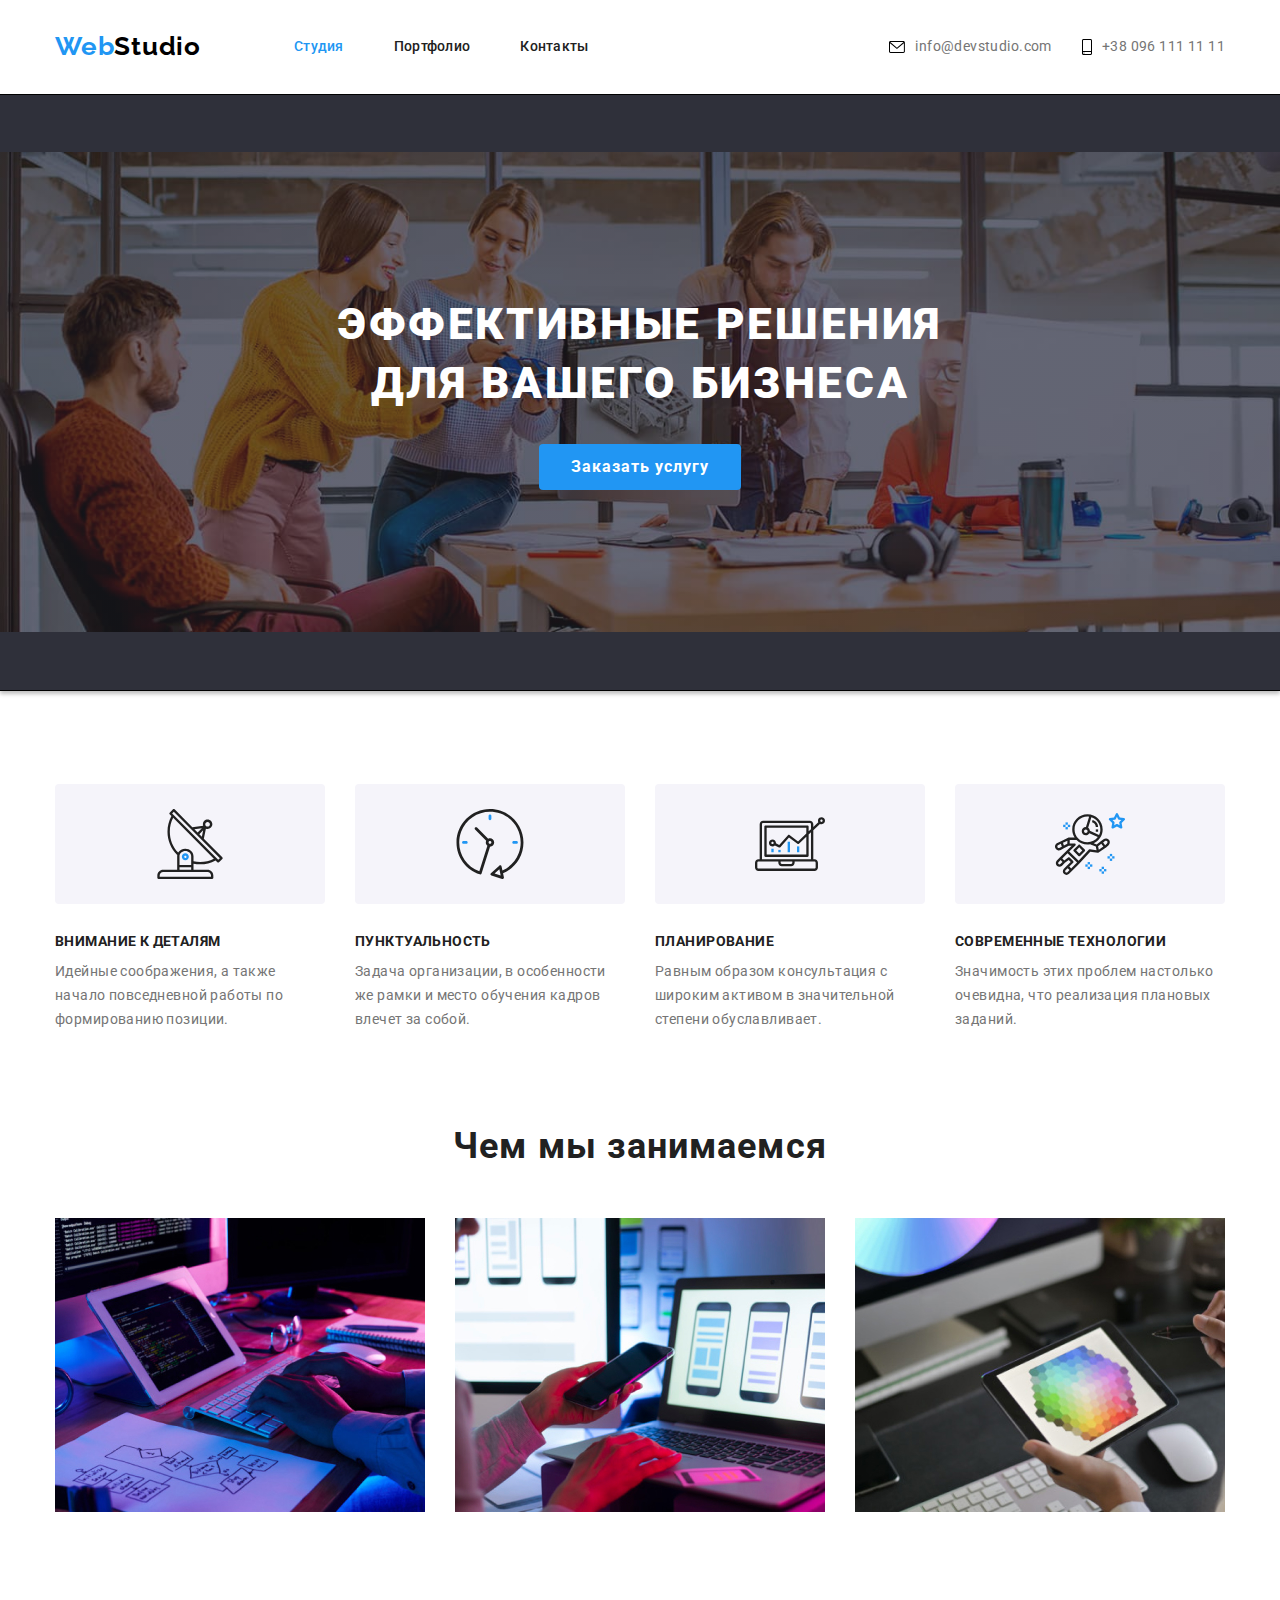
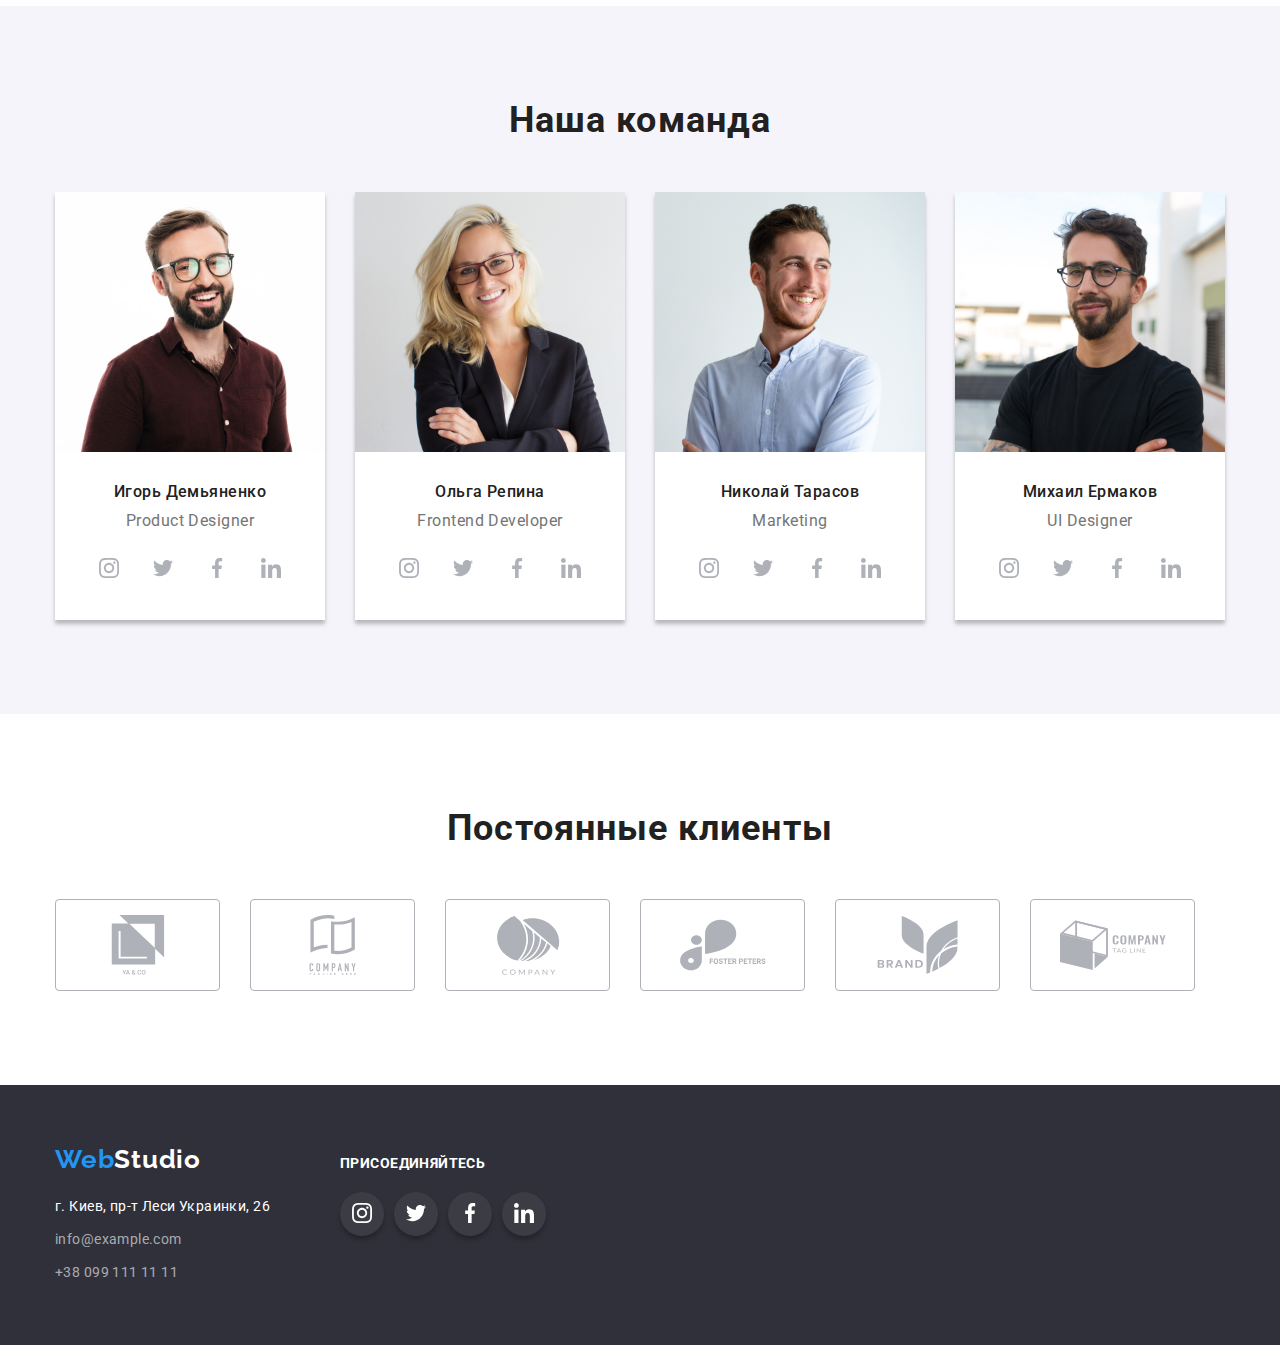
==== commit c4817a55: "16-04-2022-8" ====
--- a/index.html
+++ b/index.html
@@ -37,12 +37,12 @@
         </nav>
         <ul class="head-mail-list">
 
-                   <li > <svg  width="16" height="12" class="head-mail">
+                   <li class="head-link"> <svg  width="16" height="12" class="head-mail">
                     <use href="./images/symbol-defs.svg#icon-envelope"></use>
                   </svg>
             <a href="mailto:info@devstudio.com" class="header-head">info@devstudio.com</a>
           </li>
-          <li class="head-phone"><svg width="10" height="16" ><use href="./images/symbol-defs.svg#icon-smartphone"></use>
+          <li class="head-phone head-link"><svg width="10" height="16" class="head-mail"><use href="./images/symbol-defs.svg#icon-smartphone"></use>
           </svg>
             <a href="tel:+380961111111" class="header-head"
               >+38 096 111 11 11</a
--- a/css/styles.css
+++ b/css/styles.css
@@ -146,7 +146,7 @@
 }
 
 .head-phone {
-  margin-left: 50px;
+  margin-left: 30px;
 }
 
 .head-mail-list {
@@ -155,9 +155,14 @@
 }
 
 .head-mail {
-  align-items: baseline;
   margin-right: 10px;
 }
+.head-link{display: flex;
+  align-items: center;}
+.head-link:hover .head-mail{
+  fill: var(--accent-color);
+}
+
 
 .banner {
   letter-spacing: 0.06em;
@@ -341,7 +346,7 @@
 }
 .comanda {
   text-align: center;
-  background-color: var(--white-color);
+  background-color: var(--greylight-fon);
 }
 
 .comanda-item {
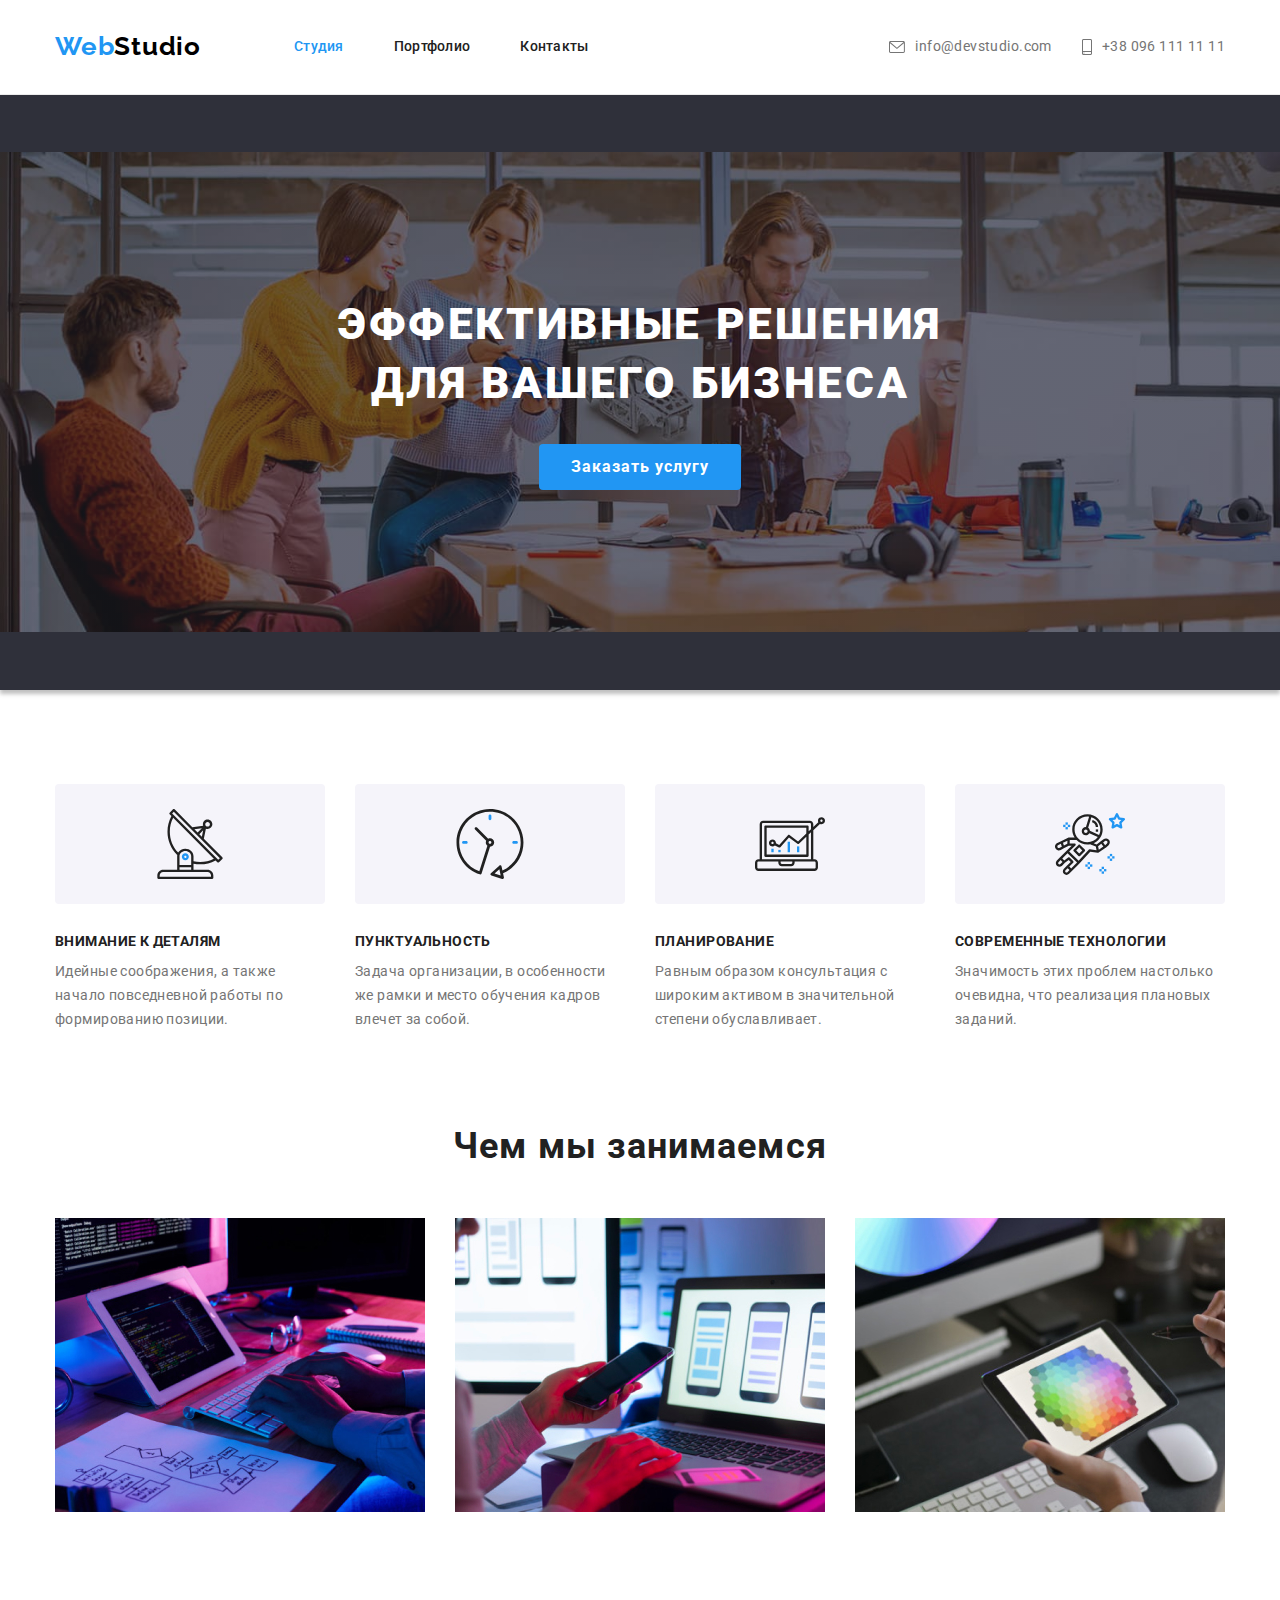
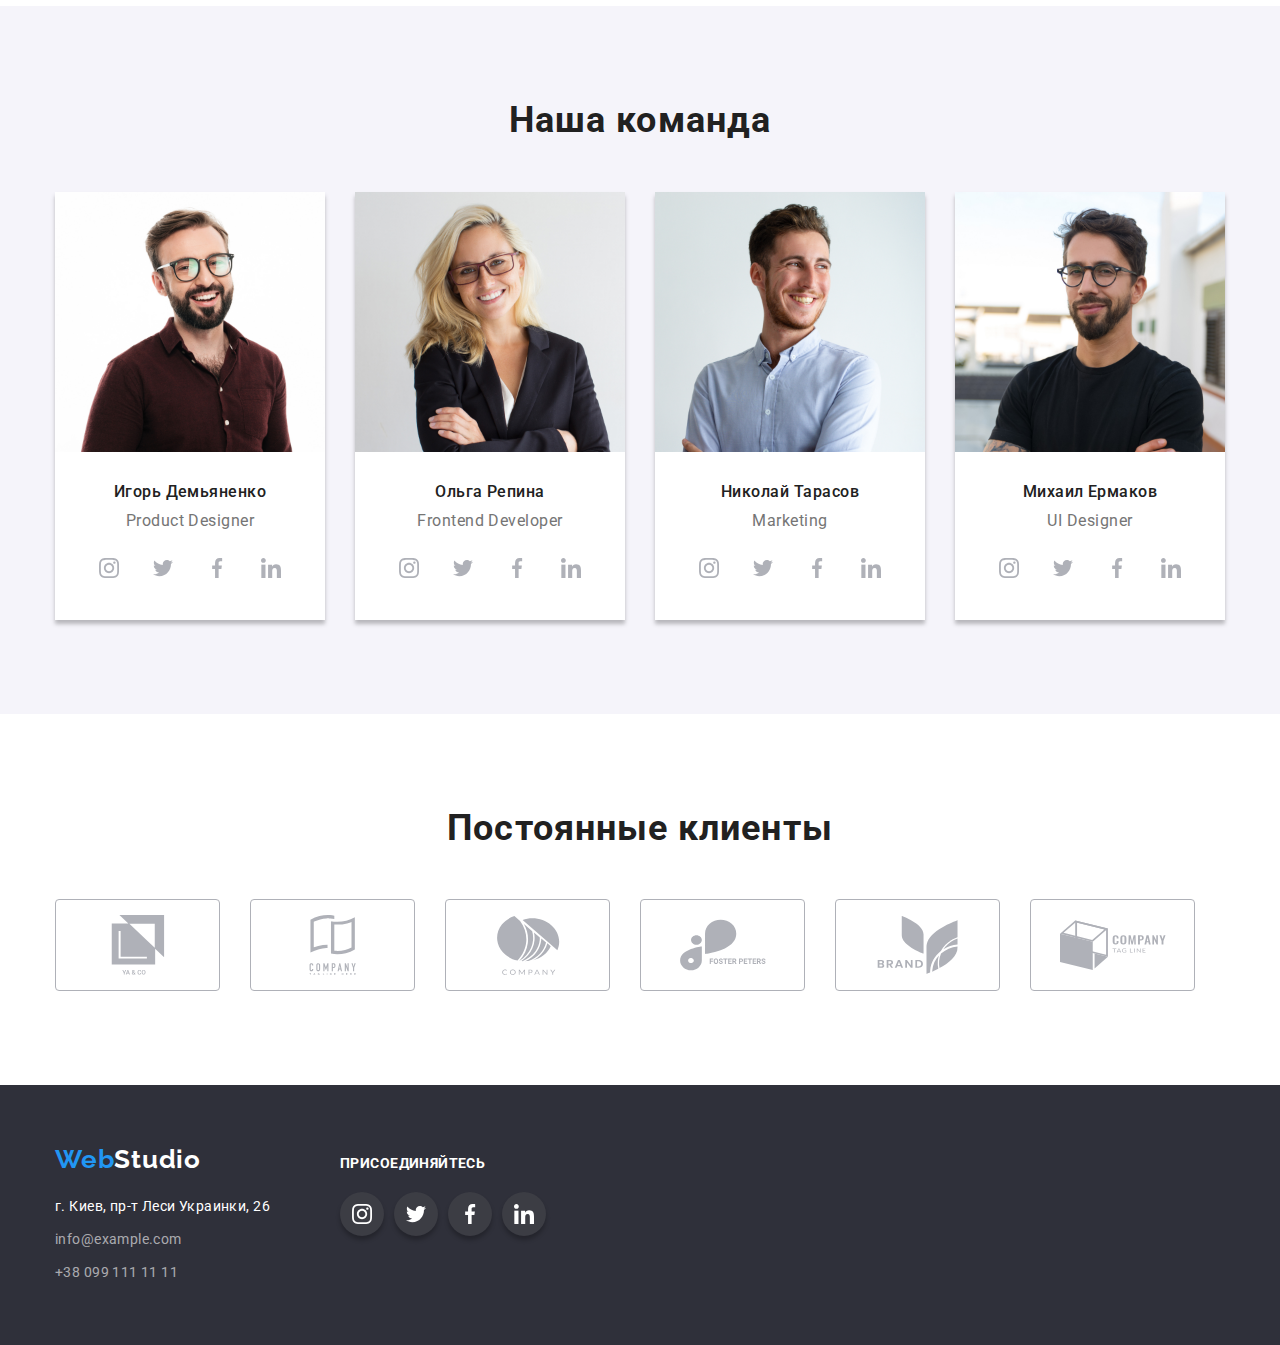
==== commit d276515a: "17-04-2022" ====
--- a/index.html
+++ b/index.html
@@ -37,15 +37,14 @@
         </nav>
         <ul class="head-mail-list">
 
-                   <li class="head-link"> <svg  width="16" height="12" class="head-mail">
+                   <li> <a href="mailto:info@devstudio.com" class="header-head"><svg  width="16" height="12" class="head-mail">
                     <use href="./images/symbol-defs.svg#icon-envelope"></use>
                   </svg>
-            <a href="mailto:info@devstudio.com" class="header-head">info@devstudio.com</a>
+            info@devstudio.com</a>
           </li>
-          <li class="head-phone head-link"><svg width="10" height="16" class="head-mail"><use href="./images/symbol-defs.svg#icon-smartphone"></use>
+          <li class="head-phone"><a href="tel:+380961111111" class="header-head"><svg width="10" height="16" class="head-mail"><use href="./images/symbol-defs.svg#icon-smartphone"></use>
           </svg>
-            <a href="tel:+380961111111" class="header-head"
-              >+38 096 111 11 11</a
+           +38 096 111 11 11</a
             >
           </li>
         </ul>
@@ -135,7 +134,7 @@
               />
               <div class="comand">
                 <h3 class="comanda-title">Игорь Демьяненко</h3>
-                <p class="comanda-text">Product Designer</p><ul class="features comanda-social">
+                <p class="comanda-text">Product Designer</p><ul class="comanda-social">
                   <li class="comanda-social-item">
                       <a href="" class="comanda-social-link">
                         <svg class="social">
@@ -278,7 +277,7 @@
 
     </main>
     <footer class="dark-fon">
-      <div class="container features kontakt-social"><div  class="kontakt-social-left">
+      <div class="container kontakt-social"><div  class="kontakt-social-left">
         <a href="" class="logo kontakt"
           >Web<span class="logo-white">Studio</span></a
         >
@@ -305,24 +304,27 @@
         </address></div>
 <div class="kontakt-social-right">
 
-<h3 class="kontakt-social-title">Присоединяйтесь</h3><ul class="features">
-  <li class="comanda-social-item"><button class="button-social-kontakt">
-    <a href="">
+<h3 class="kontakt-social-title">Присоединяйтесь</h3>
+<ul class="kontakt-social-list">
+  <li class="comanda-social-item">
+    <a href="" class="button-social-kontakt">
       <svg class="kontakt-social-svg">
         <use class=" " href="./images/symbol-defs.svg#icon-instagram"></use>
-      </svg></a></button></li>
-                <li class="comanda-social-item"><button class="button-social-kontakt"><a href="">
-                      <svg class="kontakt-social-svg ">
-                        <use class=" " href="./images/symbol-defs.svg#icon-twitter"></use>
-                      </svg></a></button></li>
-                <li class="comanda-social-item"><button class="button-social-kontakt"><a href="">
-                      <svg class="kontakt-social-svg">
-                        <use class=" " href="./images/symbol-defs.svg#icon-facebook"></use>
-                      </svg></a></button></li>
-                <li class="comanda-social-item"><button class="button-social-kontakt"><a href="">
-                      <svg class="kontakt-social-svg">
-                        <use class=" " href="./images/symbol-defs.svg#icon-linkedin"></use>
-                      </svg></a></button></li></ul>
+      </svg></a>
+  </li>
+  <li class="comanda-social-item"><a href="" class="button-social-kontakt">
+      <svg class="kontakt-social-svg ">
+        <use class=" " href="./images/symbol-defs.svg#icon-twitter"></use>
+      </svg></a></li>
+  <li class="comanda-social-item"><a href="" class="button-social-kontakt">
+      <svg class="kontakt-social-svg">
+        <use class=" " href="./images/symbol-defs.svg#icon-facebook"></use>
+      </svg></a></li>
+  <li class="comanda-social-item"><a href="" class="button-social-kontakt">
+      <svg class="kontakt-social-svg">
+        <use class=" " href="./images/symbol-defs.svg#icon-linkedin"></use>
+      </svg></a></li>
+</ul>
 </div>
       </div>
     </footer>
--- a/css/styles.css
+++ b/css/styles.css
@@ -76,8 +76,12 @@
 .portfol-item:nth-last-child(-n + 3) {
   margin-bottom: 0px;
 }
-.portfol-item:hover,
-.portfol-item:focus {
+
+.portfol-link {
+  display: block;
+}
+.portfol-link:hover,
+.portfol-link:focus {
   box-shadow: 0px 4px 4px rgba(0, 0, 0, 0.25);
 }
 
@@ -109,8 +113,8 @@
 .filtr-item {
   margin-right: 8px;
 }
-.filtr-item:hover,
-.filtr-item:focus {
+.second:hover,
+.second:focus {
   box-shadow: 0px 4px 4px rgba(0, 0, 0, 0.25);
 }
 
@@ -142,7 +146,9 @@
 }
 
 .header-head {
+  display: flex;
   color: var(--primary-color);
+  align-items: center;
 }
 
 .head-phone {
@@ -156,13 +162,12 @@
 
 .head-mail {
   margin-right: 10px;
-}
-.head-link{display: flex;
-  align-items: center;}
-.head-link:hover .head-mail{
+  fill: var(--primary-color);
+}
+
+.header-head:hover .head-mail {
   fill: var(--accent-color);
 }
-
 
 .banner {
   letter-spacing: 0.06em;
@@ -173,7 +178,6 @@
   max-height: 600px;
   margin-left: auto;
   margin-right: auto;
-  outline: 1px solid black;
   background-image: linear-gradient(
       to right,
       rgba(47, 48, 58, 0.4),
@@ -253,19 +257,16 @@
 }
 
 .square-grey-item {
-  cursor: pointer;
-  margin-right: 30px;
+  display: flex;
+  justify-content: center;
+  align-items: center;
   margin-bottom: 30px;
-  width: 270px;
   height: 120px;
   border-radius: 4px;
   background-color: var(--greylight-fon);
-  padding-top: 25px;
 }
 
 .icon-svg {
-  display: block;
-  margin: auto;
   max-width: 70px;
   max-height: 70px;
 }
@@ -273,10 +274,6 @@
 .features-list {
   width: calc((100% - 90px) / 4);
   margin-right: 30px;
-}
-.square-grey-item:hover,
-.square-grey-item:focus {
-  background-color: var(--accent-color);
 }
 
 .header-list .head-pages:last-child,
@@ -309,8 +306,8 @@
 }
 
 .comanda-social {
-  margin-left: 32px;
-  margin-right: 32px;
+  display: flex;
+  justify-content: center;
   margin-top: 16px;
 }
 .comanda-social-item {
@@ -462,6 +459,7 @@
 }
 
 .kontakt-social {
+  display: flex;
   align-items: baseline;
 }
 
@@ -472,7 +470,11 @@
 .kontakt-social-right {
   display: inline-block;
 }
-
+.kontakt-social-list {
+  display: flex;
+  justify-content: center;
+  margin-top: 16px;
+}
 .kontakt-social-title {
   text-transform: uppercase;
   font-weight: 700;
@@ -502,15 +504,15 @@
 }
 
 .kontakt-social-svg {
-  max-width: 20px;
   max-height: 20px;
   fill: var(--white-color);
 }
 
 .button-social-kontakt {
+  display: flex;
+  align-items: center;
   background-color: rgba(100, 100, 100, 0.25);
-  width: 44px;
-  height: 44px;
+  height: 100%;
   border-radius: 50%;
   border: none;
   padding: 0;
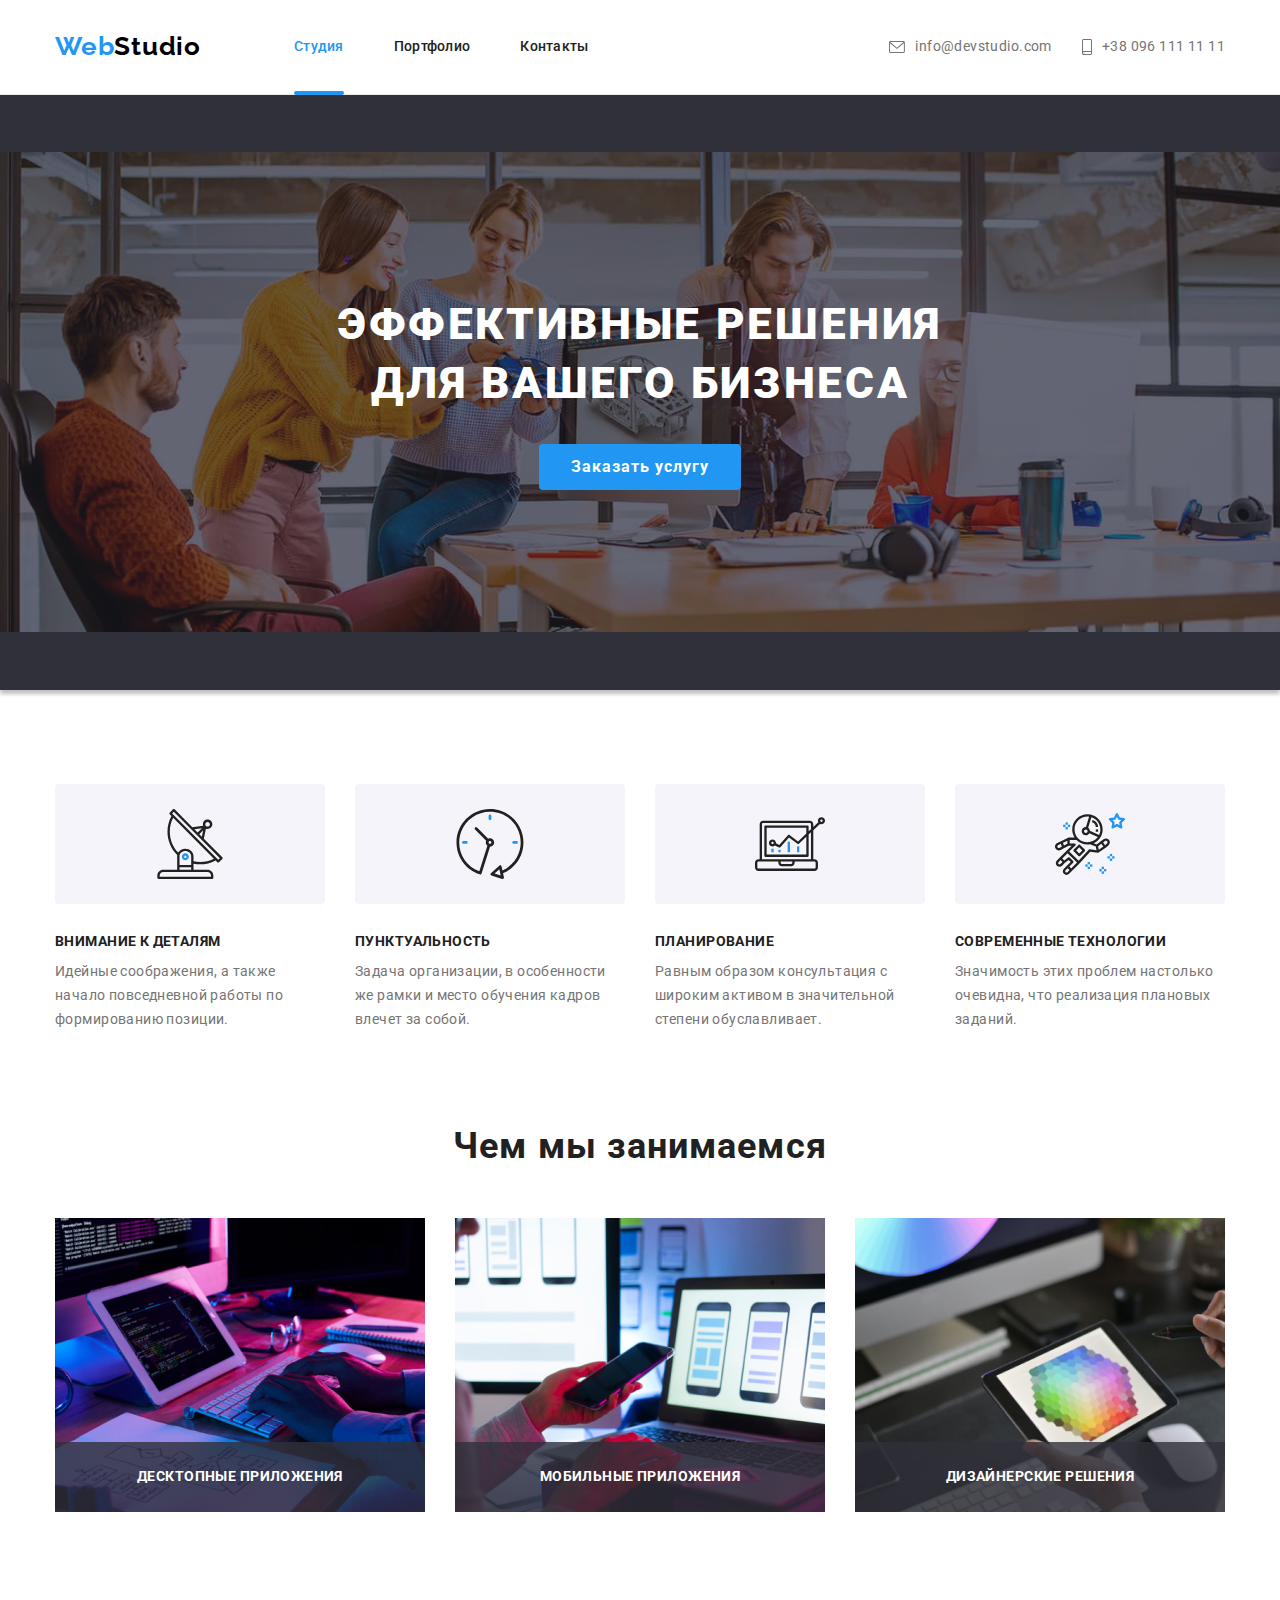
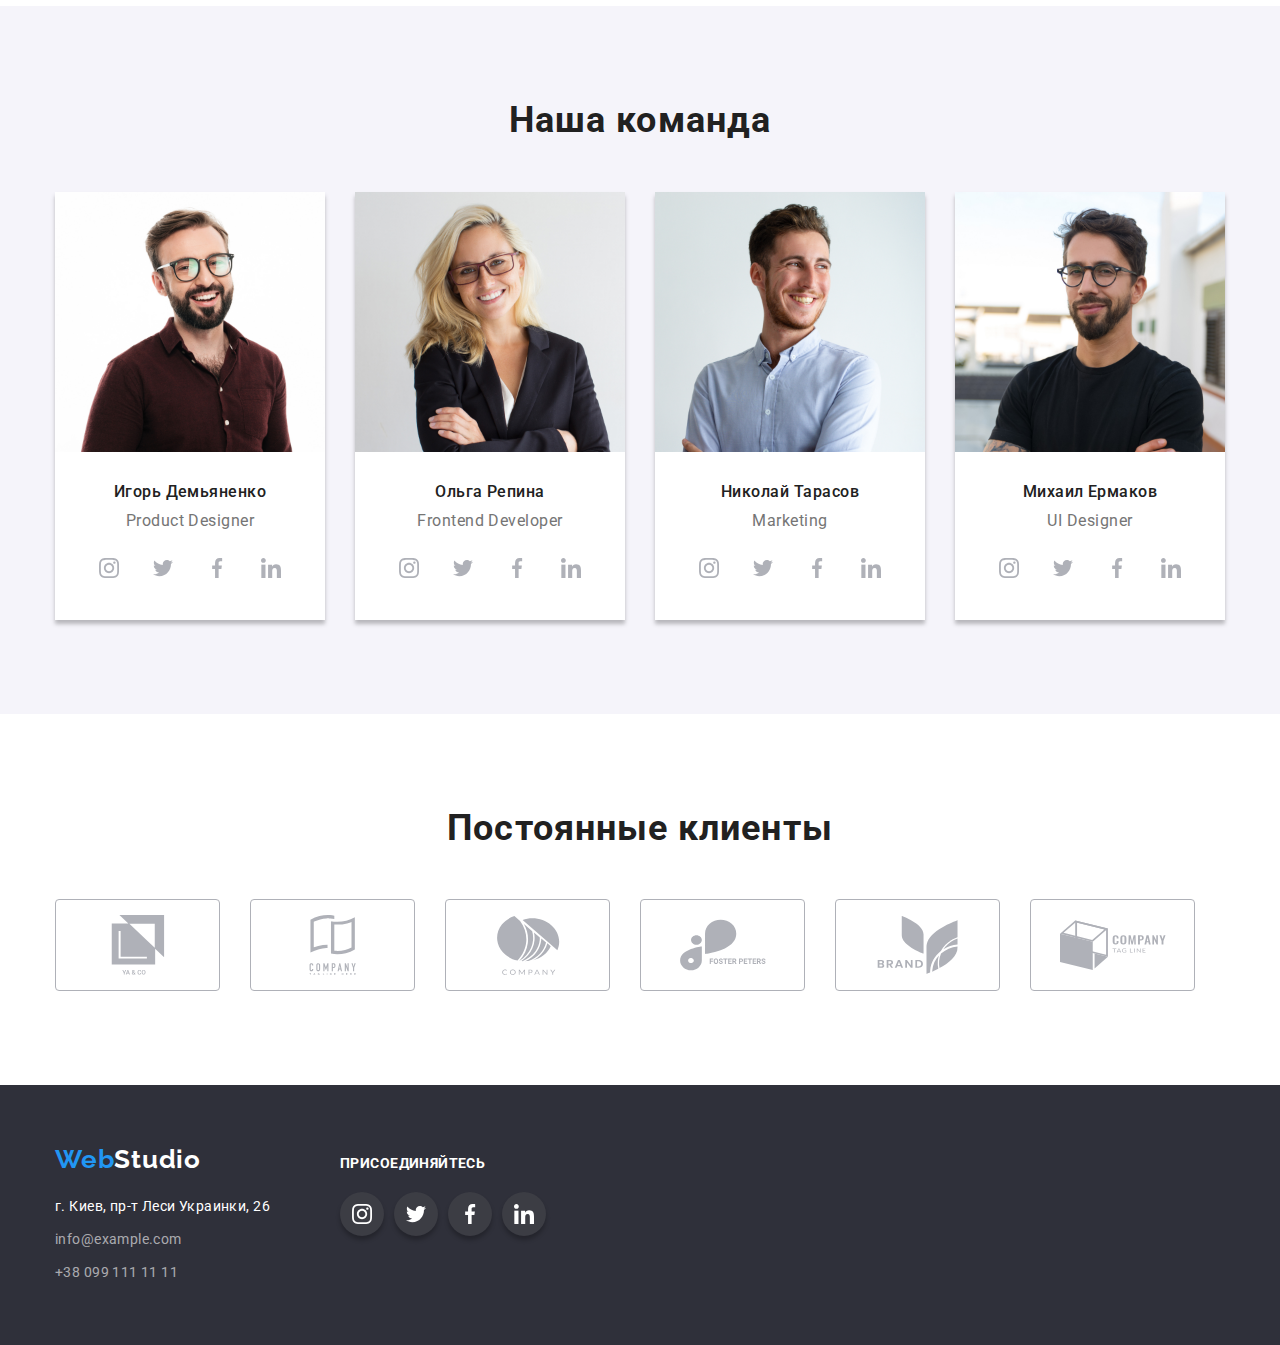
==== commit b4d175f2: "24-04-2022" ====
--- a/index.html
+++ b/index.html
@@ -51,12 +51,22 @@
       </div>
     </header>
     <main>
+
+
       <section class="banner overlay">
         <div class="container">
           <h1 class="banner-title">Эффективные решения для вашего бизнеса</h1>
-          <button type="button" class="button-primary">Заказать услугу</button>
+          <button type="button" class="button-primary" data-modal-open>Заказать услугу</button>
+
         </div>
       </section>
+                      <div class="backdrop is-hidden" data-modal>
+                        <div class="modal">
+                          <button type="button" class="button-close" data-modal-close><svg class="icon-svg">
+                            <use href="./images/symbol-defs.svg#icon-vector"></use>
+                          </svg></button>
+                        </div>
+                      </div>
       <section class="section">
         <div class="container">
           <h2 class="visually-hidden"></h2>
@@ -102,23 +112,25 @@
           </ul>
         </div>
       </section>
+
       <section class="section work">
         <div class="container">
           <h2 class="section-title">Чем мы занимаемся</h2>
           <ul class="our-work">
             <li class="our-work-item">
+              <div class="thumb">
               <img src="./images/img-1.jpg" alt="Верстка" width="370" />
-            </li>
-            <li class="our-work-item">
+            <p class="label">Десктопные приложения</p></div></li>
+            <li class="our-work-item"><div class="thumb">
               <img
                 src="./images/img-2.jpg"
                 alt="Мобильная версия"
                 width="370"
-              />
-            </li>
-            <li class="our-work-item">
+              /><p class="label">Мобильные приложения</p></div>
+            </li>
+            <li class="our-work-item"><div class="thumb">
               <img src="./images/img-3.jpg" alt="Подброр цветов" width="370" />
-            </li>
+            <p class="label">Дизайнерские решения</p></div></li>
           </ul>
         </div>
       </section>
@@ -327,6 +339,6 @@
 </ul>
 </div>
       </div>
-    </footer>
+    </footer><script src="./js/modal.js"></script>
   </body>
 </html>
--- a/css/styles.css
+++ b/css/styles.css
@@ -125,10 +125,23 @@
   letter-spacing: 0.02em;
   list-style-type: none;
 }
+
 .head-pages {
-  display: flex;
+  display: block;
+  position: relative;
   color: var(--dark-color);
-  margin-right: 50px;
+  text-decoration: none;
+}
+
+.current::after {
+  content: "";
+  position: absolute;
+  left: 0;
+  top: 52px;
+  border-radius: 4px;
+  width: 100%;
+  height: 4px;
+  background-color: var(--accent-color);
 }
 
 .header-item {
@@ -333,7 +346,9 @@
 .comanda-social-link:hover,
 .comanda-social-link:focus,
 .button-social-kontakt:hover,
-.button-social-kontakt:focus {
+.button-social-kontakt:focus,
+.button-close:hover,
+.button-close:focus {
   background-color: var(--accent-color);
 }
 
@@ -518,3 +533,94 @@
   padding: 0;
   box-shadow: 0px 4px 4px rgba(0, 0, 0, 0.25);
 }
+
+.thumb {
+  position: relative;
+  overflow: hidden;
+}
+
+.thumb > .label {
+  position: absolute;
+  width: 100%;
+  text-align: center;
+  bottom: 0;
+  margin: 0 auto;
+  padding-top: 27px;
+  padding-bottom: 27px;
+  text-transform: uppercase;
+  font-weight: 700;
+  font-size: 14px;
+  background-color: rgba(47, 48, 58, 0.8);
+  color: #fff;
+}
+
+.portfol-item:hover .overlay-portfol {
+  transform: translatey(0);
+}
+
+.box-portfol {
+  position: relative;
+  overflow: hidden;
+}
+
+.overlay-portfol {
+  position: absolute;
+  top: 0;
+  left: 0;
+  width: 100%;
+  height: 100%;
+  opacity: 0.9;
+  background-color: var(--accent-color);
+  transform: translatey(100%);
+  transition: transform 250ms ease;
+}
+
+.overlay-portfol > p {
+  text-align: left;
+  font-size: 18px;
+  line-height: 28px;
+  color: #fff;
+  padding: 63px 24px;
+  opacity: 0.9;
+}
+
+.backdrop {
+  position: fixed;
+  top: 0;
+  left: 0;
+  width: 100%;
+  height: 100%;
+  background-color: #21212182;
+}
+
+.backdrop.is-hidden {
+  visibility: hidden;
+  opacity: 0.5;
+  pointer-events: none;
+}
+
+.modal {
+  position: absolute;
+  top: 50%;
+  left: 50%;
+  transform: translate(-50%, -50%);
+  min-width: 528px;
+  min-height: 581px;
+  padding: 15px;
+  background-color: var(--white-color);
+}
+
+.button-close {
+  position: absolute;
+  top: 8px;
+  right: 8px;
+  display: flex;
+  justify-content: center;
+  align-items: center;
+  background: var(--white-color);
+  width: 30px;
+  height: 30px;
+  border: 1px solid rgba(0, 0, 0, 0.1);
+  border-radius: 50%;
+  cursor: pointer;
+}
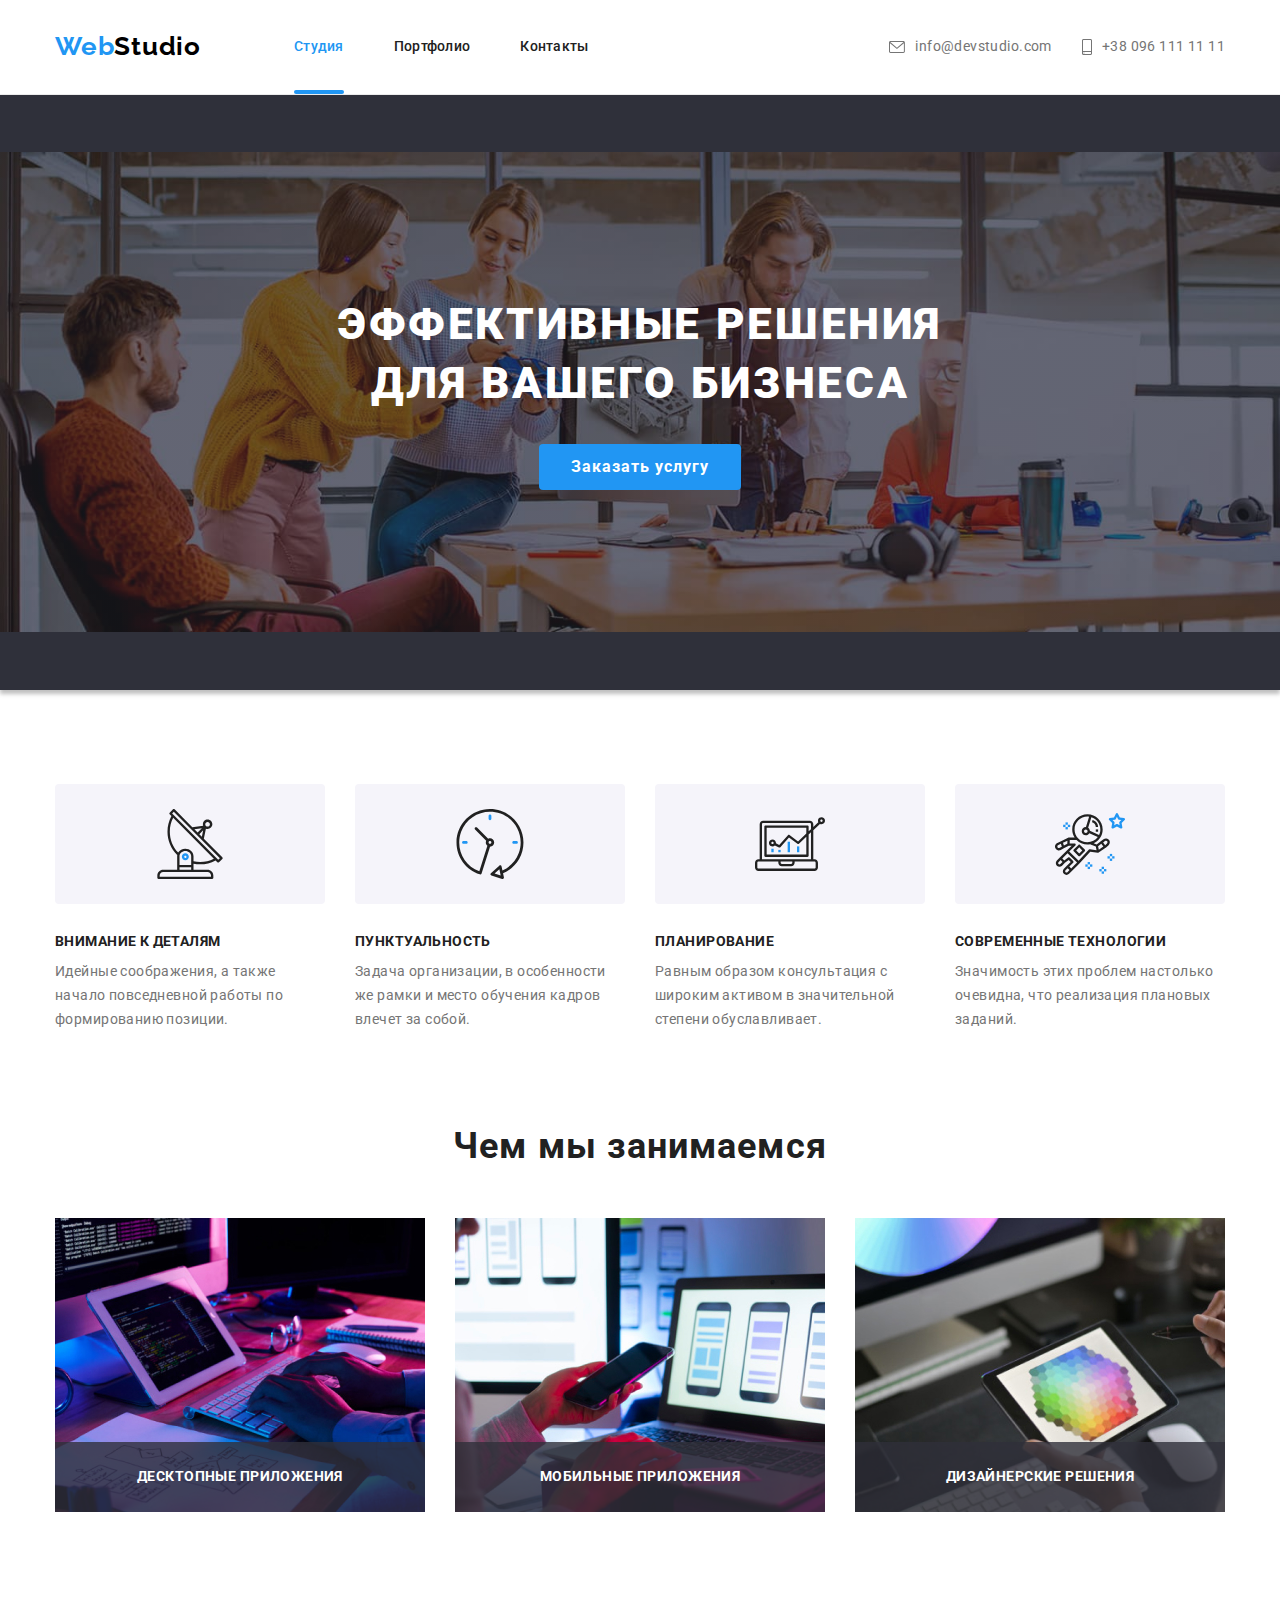
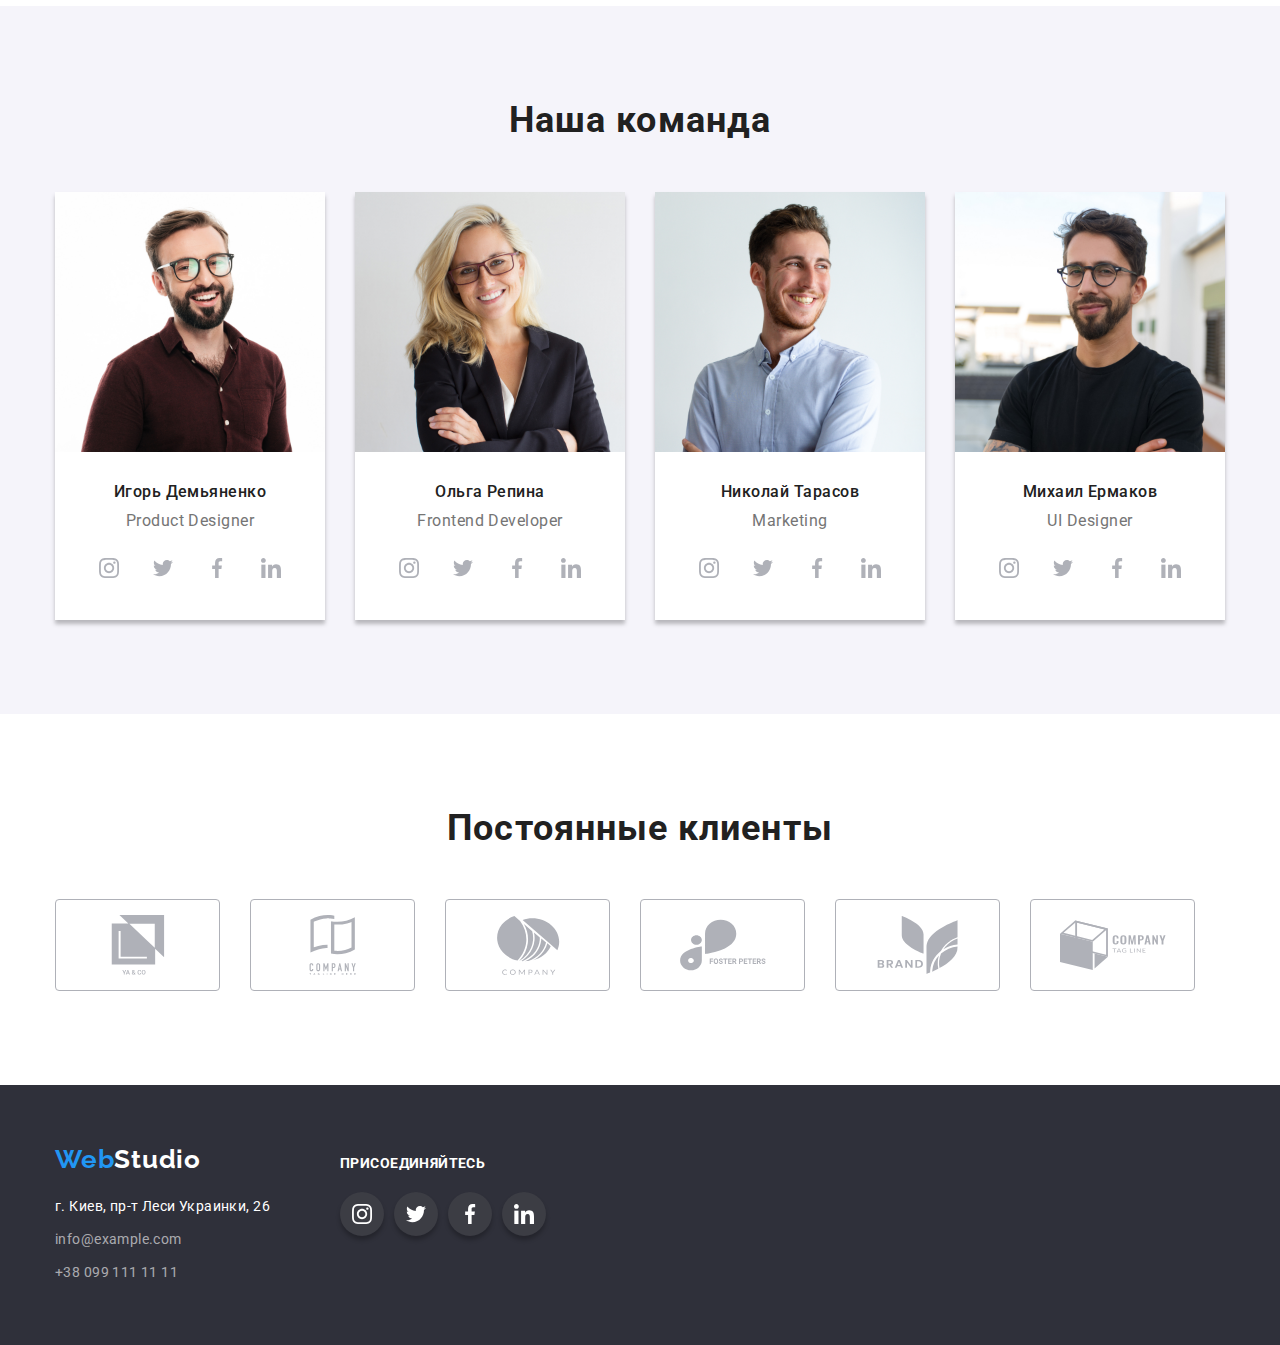
==== commit 001e3d04: "30-04-2022" ====
--- a/index.html
+++ b/index.html
@@ -44,8 +44,7 @@
           </li>
           <li class="head-phone"><a href="tel:+380961111111" class="header-head"><svg width="10" height="16" class="head-mail"><use href="./images/symbol-defs.svg#icon-smartphone"></use>
           </svg>
-           +38 096 111 11 11</a
-            >
+           +38 096 111 11 11</a>
           </li>
         </ul>
       </div>
--- a/css/styles.css
+++ b/css/styles.css
@@ -79,6 +79,7 @@
 
 .portfol-link {
   display: block;
+  transition: box-shadow 250ms cubic-bezier(0.4, 0, 0.2, 1);
 }
 .portfol-link:hover,
 .portfol-link:focus {
@@ -113,10 +114,6 @@
 .filtr-item {
   margin-right: 8px;
 }
-.second:hover,
-.second:focus {
-  box-shadow: 0px 4px 4px rgba(0, 0, 0, 0.25);
-}
 
 .header-list {
   display: flex;
@@ -124,6 +121,7 @@
   color: var(--dark-color);
   letter-spacing: 0.02em;
   list-style-type: none;
+  transition: color 250ms cubic-bezier(0.4, 0, 0.2, 1);
 }
 
 .head-pages {
@@ -131,13 +129,24 @@
   position: relative;
   color: var(--dark-color);
   text-decoration: none;
-}
-
+  transition: color 250ms cubic-bezier(0.4, 0, 0.2, 1);
+}
+
+.head-pages:hover,
+.head-pages:focus,
+.header-list:hover,
+.header-list:focus {
+  color: var(--accent-color);
+}
+
+.current {
+  color: var(--accent-color);
+}
 .current::after {
   content: "";
   position: absolute;
   left: 0;
-  top: 52px;
+  top: 51px;
   border-radius: 4px;
   width: 100%;
   height: 4px;
@@ -148,20 +157,18 @@
   margin-right: 50px;
 }
 
-.current,
-.head-pages:hover,
-.head-pages:focus,
-.header-list:hover,
-.header-list:focus,
+.header-head {
+  display: flex;
+  color: var(--primary-color);
+  align-items: center;
+  fill: var(--primary-color);
+  transition: color 250ms cubic-bezier(0.4, 0, 0.2, 1);
+}
+
 .header-head:hover,
 .header-head:focus {
   color: var(--accent-color);
-}
-
-.header-head {
-  display: flex;
-  color: var(--primary-color);
-  align-items: center;
+  fill: var(--accent-color);
 }
 
 .head-phone {
@@ -175,11 +182,6 @@
 
 .head-mail {
   margin-right: 10px;
-  fill: var(--primary-color);
-}
-
-.header-head:hover .head-mail {
-  fill: var(--accent-color);
 }
 
 .banner {
@@ -234,11 +236,9 @@
   padding: 10px 32px;
 }
 
-.btn-primary,
-.second:hover,
-.second:focus {
-  background-color: var(--accent-color);
-  color: var(--white-color);
+.btn-primary {
+  background-color: var(--greylight-fon);
+  color: var(--dark-color);
   font-size: 16px;
   font-weight: 500;
   border: none;
@@ -248,11 +248,15 @@
   border-radius: 4px;
   padding: 6px 22px;
   min-height: 38px;
-}
-
-.second {
-  background-color: var(--greylight-fon);
-  color: var(--dark-color);
+  transition: background-color 250ms cubic-bezier(0.4, 0, 0.2, 1),
+    color 250ms cubic-bezier(0.4, 0, 0.2, 1),
+    box-shadow 250ms cubic-bezier(0.4, 0, 0.2, 1);
+}
+.btn-primary:hover,
+.btn-primary:focus {
+  background-color: var(--accent-color);
+  color: var(--white-color);
+  box-shadow: 0px 4px 4px rgb(0 0 0 / 25%);
 }
 
 .section {
@@ -335,6 +339,7 @@
   align-items: center;
   justify-content: center;
   border-radius: 50%;
+  transition: background-color 250ms cubic-bezier(0.4, 0, 0.2, 1);
 }
 
 .social {
@@ -346,9 +351,7 @@
 .comanda-social-link:hover,
 .comanda-social-link:focus,
 .button-social-kontakt:hover,
-.button-social-kontakt:focus,
-.button-close:hover,
-.button-close:focus {
+.button-social-kontakt:focus {
   background-color: var(--accent-color);
 }
 
@@ -384,6 +387,7 @@
   justify-content: center;
   border-radius: 4px;
   border: 1px solid var(--client-grey);
+  transition: border-color 250ms cubic-bezier(0.4, 0, 0.2, 1);
 }
 .icon-client {
   fill: var(--client-grey);
@@ -393,10 +397,12 @@
 }
 .client-link:hover,
 .client-link:focus {
-  border: 1px solid var(--accent-color);
+  border-color: var(--accent-color);
 }
 .client-link:hover .icon-client,
-.client-link:focus .icon-client {
+.client-link:focus .icon-client,
+.button-close:hover,
+.button-close:focus {
   fill: var(--accent-color);
 }
 
@@ -460,9 +466,11 @@
 }
 .kontakt-light {
   color: var(--white-color-transp);
+  transition: color 250ms cubic-bezier(0.4, 0, 0.2, 1);
 }
 .kontakt-white {
   color: var(--white-color);
+  transition: color 250ms cubic-bezier(0.4, 0, 0.2, 1);
 }
 .not-italic {
   font-style: normal;
@@ -532,6 +540,7 @@
   border: none;
   padding: 0;
   box-shadow: 0px 4px 4px rgba(0, 0, 0, 0.25);
+  transition: background-color 250ms cubic-bezier(0.4, 0, 0.2, 1);
 }
 
 .thumb {
@@ -540,13 +549,14 @@
 }
 
 .thumb > .label {
+  display: flex;
+  align-items: center;
+  justify-content: center;
   position: absolute;
   width: 100%;
-  text-align: center;
+  height: 70px;
   bottom: 0;
   margin: 0 auto;
-  padding-top: 27px;
-  padding-bottom: 27px;
   text-transform: uppercase;
   font-weight: 700;
   font-size: 14px;
@@ -554,7 +564,8 @@
   color: #fff;
 }
 
-.portfol-item:hover .overlay-portfol {
+.portfol-item:hover .overlay-portfol,
+.portfol-item:focus .overlay-portfol {
   transform: translatey(0);
 }
 
